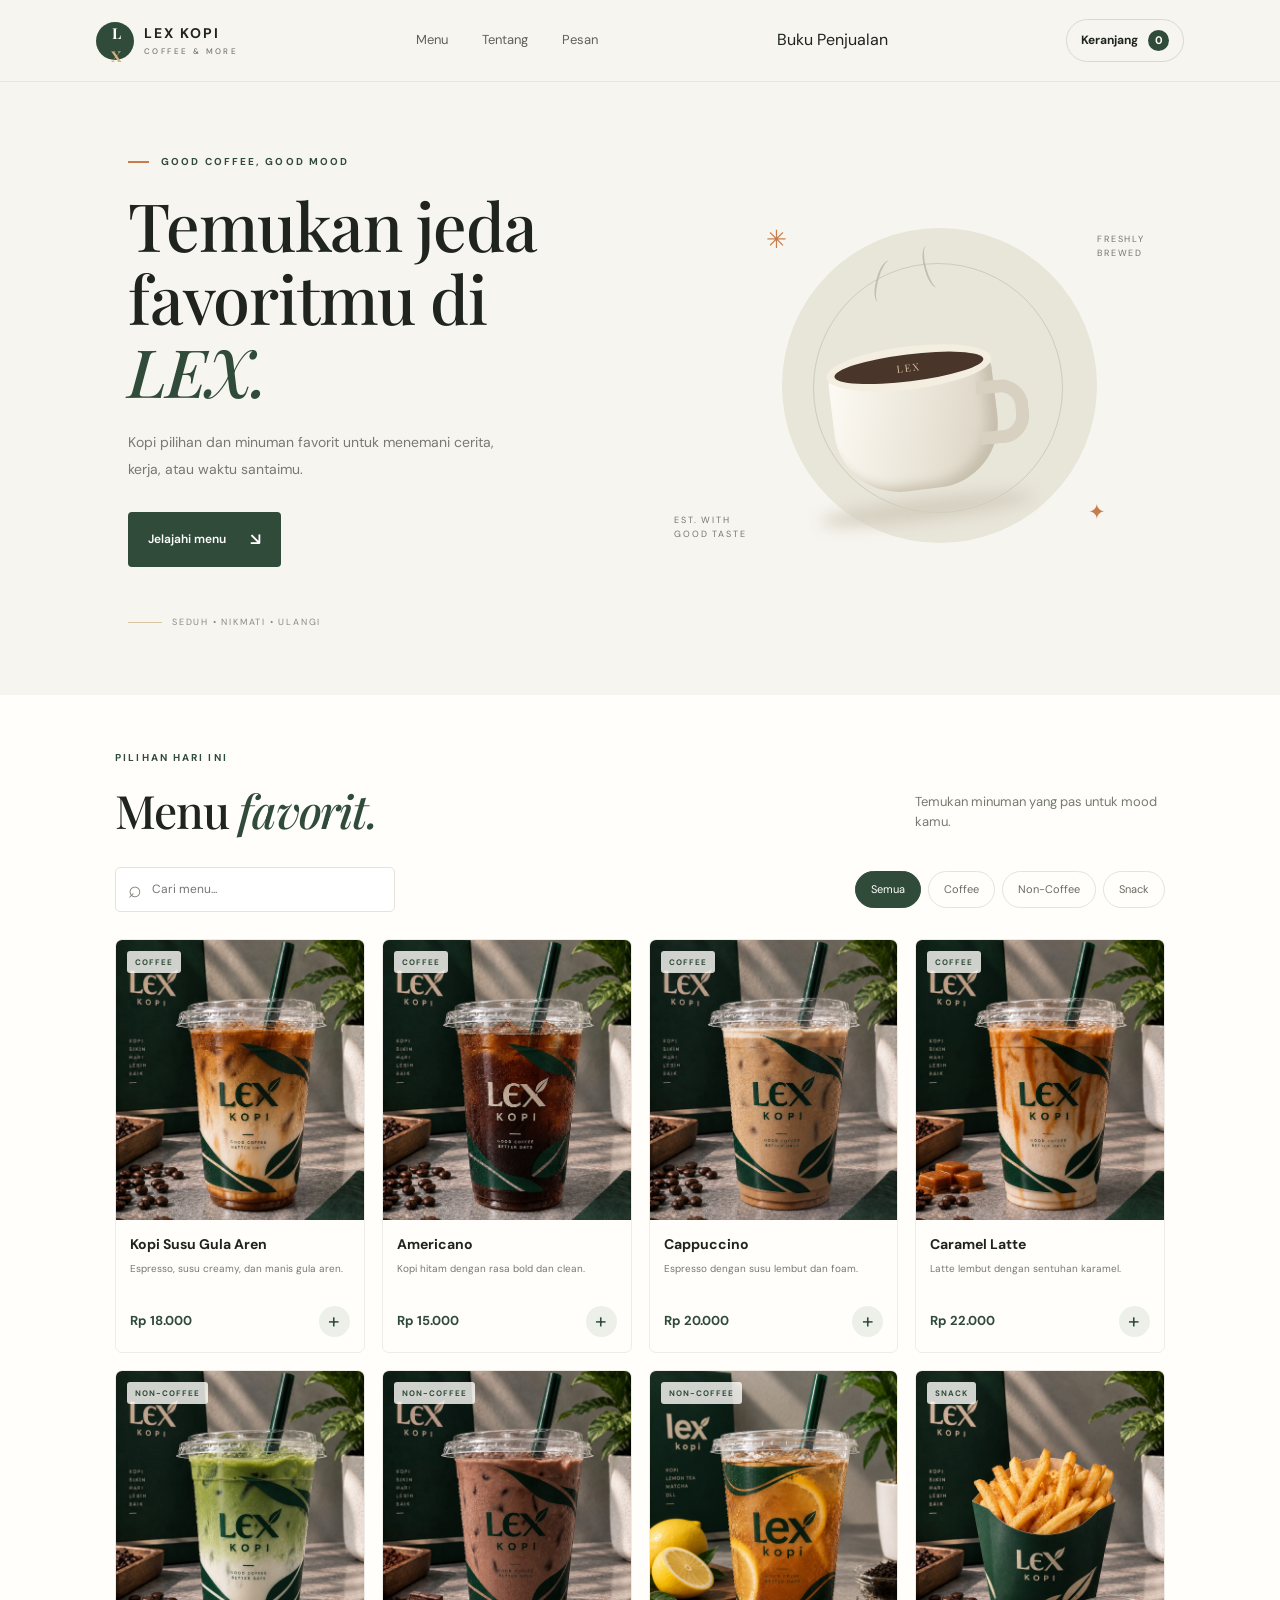
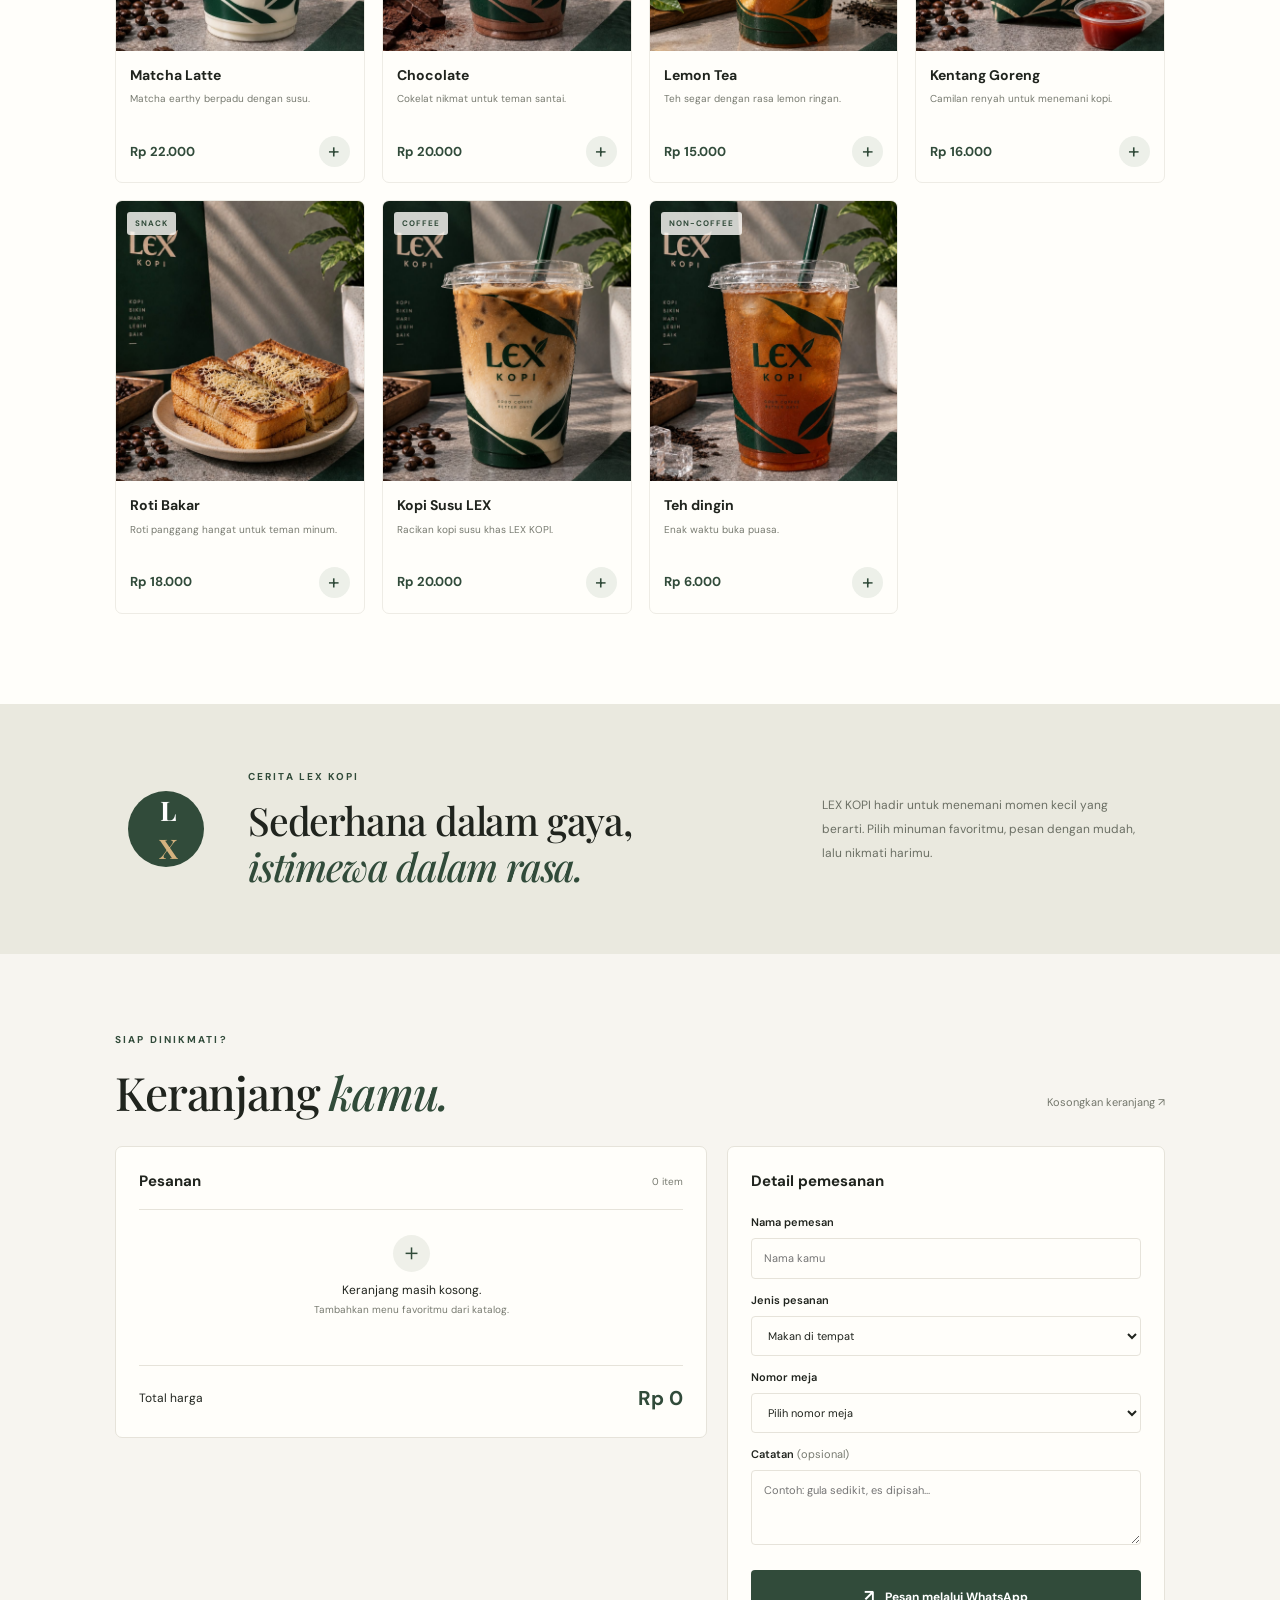
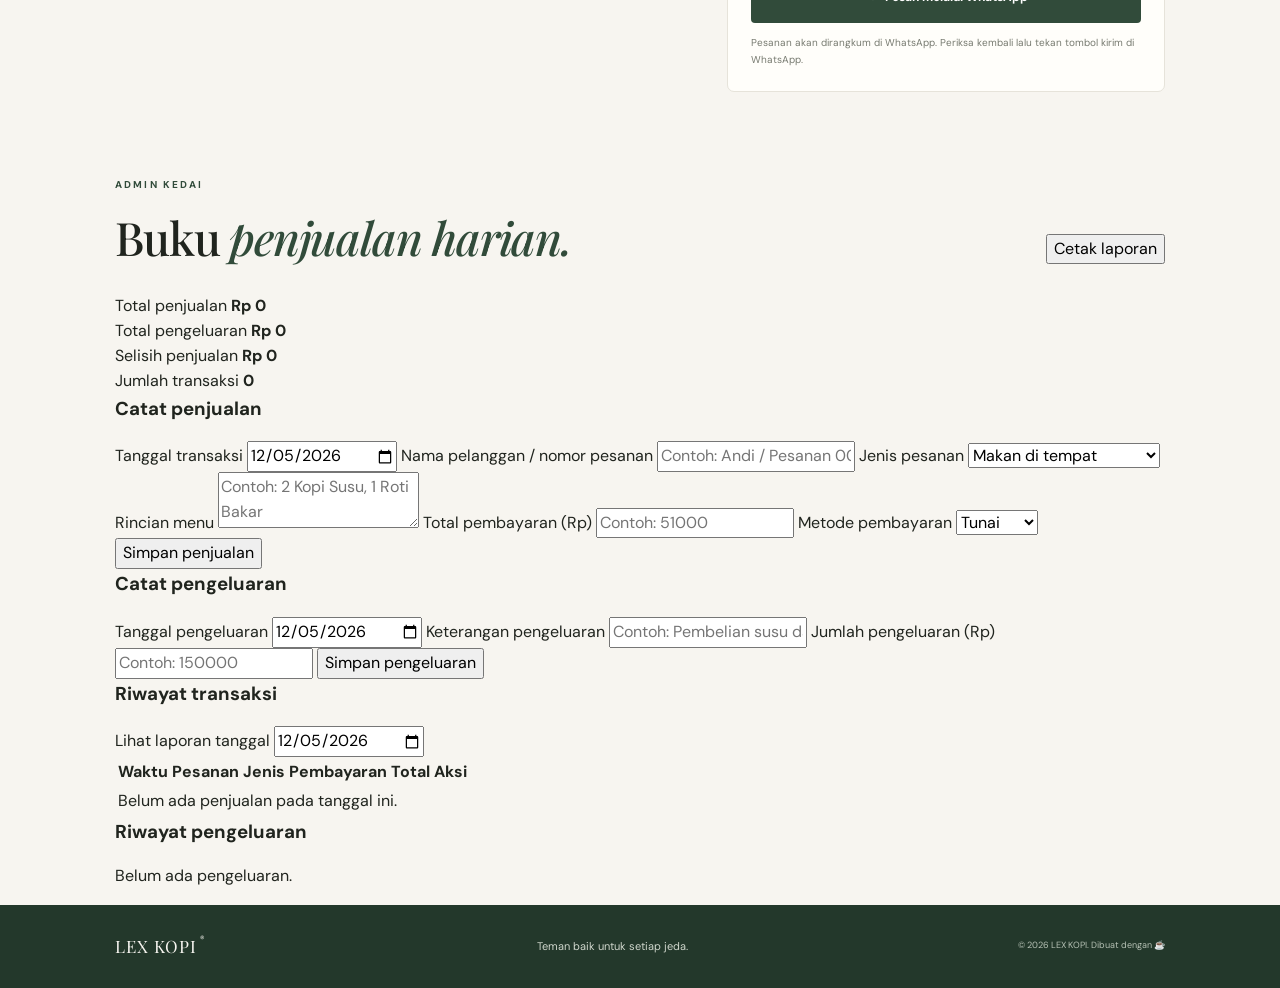
==== index.html @ b244b5e7 "Add sales.js script to index.html" ====
<!doctype html>
<html lang="id">
<head>
  <meta charset="utf-8">
  <meta name="viewport" content="width=device-width, initial-scale=1">
  <meta name="theme-color" content="#f7f5f0">
  <meta name="description" content="LEX KOPI — kopi favorit, suasana sederhana. Lihat menu dan pesan dengan mudah.">
  <title>LEX KOPI — Coffee & More</title>
  <link rel="stylesheet" href="style.css">
</head>
<body>
  <header class="site-header">
    <a class="brand" href="#" aria-label="LEX KOPI beranda">
      <span class="brand-mark">L<span>X</span></span>
      <span class="brand-name">LEX KOPI<small>COFFEE & MORE</small></span>
    </a>
    <nav aria-label="Navigasi utama">
      <a href="#menu">Menu</a>
      <a href="#tentang">Tentang</a>
      <a href="#pesan">Pesan</a>
    </nav>
    <a href="#laporan">Buku Penjualan</a>
    <a class="header-cart" href="#pesan" aria-label="Lihat keranjang">Keranjang <span id="header-cart-count">0</span></a>
  </header>

  <main>
    <section class="hero">
      <div class="hero-copy">
        <p class="eyebrow"><span></span> GOOD COFFEE, GOOD MOOD</p>
        <h1>Temukan jeda<br>favoritmu di <em>LEX.</em></h1>
        <p class="hero-description">Kopi pilihan dan minuman favorit untuk menemani cerita, kerja, atau waktu santaimu.</p>
        <a class="primary-button" href="#menu">Jelajahi menu <span aria-hidden="true">↘</span></a>
        <div class="hero-note"><span class="note-line"></span> SEDUH • NIKMATI • ULANGI</div>
      </div>
      <div class="hero-art" aria-label="Ilustrasi secangkir kopi">
        <div class="art-circle circle-one"></div><div class="art-circle circle-two"></div>
        <div class="steam steam-one"></div><div class="steam steam-two"></div>
        <div class="coffee-cup"><div class="coffee-top"><span>LEX</span></div><div class="cup-body"></div><div class="cup-handle"></div><div class="cup-shadow"></div></div>
        <div class="art-label label-top">FRESHLY<br>BREWED</div>
        <div class="art-label label-bottom">EST. WITH<br>GOOD TASTE</div>
        <span class="art-star star-one">✳</span><span class="art-star star-two">✦</span>
      </div>
    </section>

    <section class="menu-section section-wrap" id="menu">
      <div class="section-heading">
        <div><p class="eyebrow">PILIHAN HARI INI</p><h2>Menu <em>favorit.</em></h2></div>
        <p>Temukan minuman yang pas untuk mood kamu.</p>
      </div>
      <div class="menu-tools">
        <label class="search-box"><span aria-hidden="true">⌕</span><input id="search-input" type="search" placeholder="Cari menu..." aria-label="Cari menu"></label>
        <div class="filter-list" id="filter-list" aria-label="Filter kategori">
          <button class="filter-button active" data-category="Semua">Semua</button>
          <button class="filter-button" data-category="Coffee">Coffee</button>
          <button class="filter-button" data-category="Non-Coffee">Non-Coffee</button>
          <button class="filter-button" data-category="Snack">Snack</button>
        </div>
      </div>
      <div class="product-grid" id="product-grid" aria-live="polite"></div>
      <p class="empty-state" id="empty-state" hidden>Menu tidak ditemukan. Coba kata kunci atau kategori lain.</p>
    </section>

    <section class="about-section" id="tentang">
      <div class="about-symbol">L<span>X</span></div>
      <div><p class="eyebrow">CERITA LEX KOPI</p><h2>Sederhana dalam gaya,<br><em>istimewa dalam rasa.</em></h2></div>
      <p class="about-copy">LEX KOPI hadir untuk menemani momen kecil yang berarti. Pilih minuman favoritmu, pesan dengan mudah, lalu nikmati harimu.</p>
    </section>

    <section class="order-section section-wrap" id="pesan">
      <div class="section-heading order-heading">
        <div><p class="eyebrow">SIAP DINIKMATI?</p><h2>Keranjang <em>kamu.</em></h2></div>
        <button class="text-button" id="clear-cart">Kosongkan keranjang ↗</button>
      </div>
      <div class="order-layout">
        <div class="cart-panel">
          <div class="panel-title"><h3>Pesanan</h3><span id="cart-count-label">0 item</span></div>
          <div id="cart-items" class="cart-items"><div class="cart-empty"><span>＋</span><p>Keranjang masih kosong.</p><small>Tambahkan menu favoritmu dari katalog.</small></div></div>
          <div class="total-row"><span>Total harga</span><strong id="cart-total">Rp0</strong></div>
        </div>
        <form class="checkout-panel" id="checkout-form">
          <h3>Detail pemesanan</h3>
          <label for="customer-name">Nama pemesan</label>
          <input id="customer-name" name="customer-name" type="text" placeholder="Nama kamu" required maxlength="60">
         <label for="order-type">Jenis pesanan</label>
          <select id="order-type" name="order-type" required>
          <option value="Dine-in">Makan di tempat</option>
          <option value="Takeaway">Bungkus / Bawa Pulang</option>
        </select>

        <div id="table-number-group">
          <label for="table-number">Nomor meja</label>
          <select id="table-number" name="table-number">
            <option value="">Pilih nomor meja</option>
          </select>
        </div>
          <label for="order-notes">Catatan <span>(opsional)</span></label>
          <textarea id="order-notes" name="order-notes" rows="3" placeholder="Contoh: gula sedikit, es dipisah..."></textarea>
          <button class="whatsapp-button" type="submit"><span>↗</span> Pesan melalui WhatsApp</button>
          <p class="checkout-hint">Pesanan akan dirangkum di WhatsApp. Periksa kembali lalu tekan tombol kirim di WhatsApp.</p>
          <p class="config-warning" id="config-warning" hidden>Nomor WhatsApp belum diatur. Buka <code>script.js</code> dan ganti nomor contoh dengan nomor LEX KOPI.</p>
        </form>
      </div>
    </section>
  </main>
<section class="sales-section section-wrap" id="laporan">
  <div class="section-heading">
    <div>
      <p class="eyebrow">ADMIN KEDAI</p>
      <h2>Buku <em>penjualan harian.</em></h2>
    </div>
    <button type="button" onclick="window.print()">
      Cetak laporan
    </button>
  </div>

  <div class="sales-summary">
    <div class="sales-card">
      <span>Total penjualan</span>
      <strong id="sales-total">Rp0</strong>
    </div>
    <div class="sales-card">
      <span>Total pengeluaran</span>
      <strong id="expense-total">Rp0</strong>
    </div>
    <div class="sales-card">
      <span>Selisih penjualan</span>
      <strong id="sales-profit">Rp0</strong>
    </div>
    <div class="sales-card">
      <span>Jumlah transaksi</span>
      <strong id="sales-count">0</strong>
    </div>
  </div>

  <div class="sales-panel">
    <h3>Catat penjualan</h3>
    <form id="sales-form">
      <label for="sales-date">Tanggal transaksi</label>
      <input type="date" id="sales-date" required>

      <label for="sales-name">Nama pelanggan / nomor pesanan</label>
      <input id="sales-name" type="text"
        placeholder="Contoh: Andi / Pesanan 001" required>

      <label for="sales-type">Jenis pesanan</label>
      <select id="sales-type" required>
        <option value="Dine-in">Makan di tempat</option>
        <option value="Takeaway">Bungkus / Bawa pulang</option>
      </select>

      <label for="sales-description">Rincian menu</label>
      <textarea id="sales-description"
        placeholder="Contoh: 2 Kopi Susu, 1 Roti Bakar"
        required></textarea>

      <label for="sales-amount">Total pembayaran (Rp)</label>
      <input id="sales-amount" type="number"
        min="1" step="1" placeholder="Contoh: 51000" required>

      <label for="sales-payment">Metode pembayaran</label>
      <select id="sales-payment" required>
        <option value="Tunai">Tunai</option>
        <option value="QRIS">QRIS</option>
        <option value="Transfer">Transfer</option>
        <option value="Lainnya">Lainnya</option>
      </select>

      <button type="submit">Simpan penjualan</button>
    </form>
  </div>

  <div class="sales-panel">
    <h3>Catat pengeluaran</h3>
    <form id="expense-form">
      <label for="expense-date">Tanggal pengeluaran</label>
      <input type="date" id="expense-date" required>

      <label for="expense-description">Keterangan pengeluaran</label>
      <input id="expense-description" type="text"
        placeholder="Contoh: Pembelian susu dan gula" required>

      <label for="expense-amount">Jumlah pengeluaran (Rp)</label>
      <input id="expense-amount" type="number"
        min="1" step="1" placeholder="Contoh: 150000" required>

      <button type="submit">Simpan pengeluaran</button>
    </form>
  </div>

  <div class="sales-panel">
    <h3>Riwayat transaksi</h3>
    <label for="sales-filter-date">Lihat laporan tanggal</label>
    <input type="date" id="sales-filter-date">

    <div class="sales-table-wrap">
      <table class="sales-table">
        <thead>
          <tr>
            <th>Waktu</th>
            <th>Pesanan</th>
            <th>Jenis</th>
            <th>Pembayaran</th>
            <th>Total</th>
            <th>Aksi</th>
          </tr>
        </thead>
        <tbody id="sales-history"></tbody>
      </table>
    </div>

    <h3>Riwayat pengeluaran</h3>
    <div id="expense-history"></div>
  </div>
</section>
  <footer class="site-footer">
    <a class="footer-brand" href="#">LEX KOPI<span>®</span></a>
    <p>Teman baik untuk setiap jeda.</p>
    <small>© <span id="current-year"></span> LEX KOPI. Dibuat dengan ☕</small>
  </footer>
  <script src="script.js"></script>
  <script src="sales.js"></script>
</body>
</html>
---- style.css ----
@import url('https://fonts.googleapis.com/css2?family=DM+Sans:wght@400;500;600;700&family=Playfair+Display:ital,wght@0,500;0,600;0,700;1,500;1,600&display=swap');

:root{--paper:#f7f5f0;--white:#fffefa;--ink:#20241e;--muted:#777a70;--green:#314b3a;--green-dark:#23382b;--line:#e6e3da;--tan:#d9c4a0;--accent:#c77d4b;--shadow:0 12px 34px rgba(37,44,34,.07)}
*{box-sizing:border-box}
html{scroll-behavior:smooth;scroll-padding-top:90px}
body{margin:0;background:var(--paper);color:var(--ink);font-family:'DM Sans',Arial,sans-serif;line-height:1.55}
a{color:inherit;text-decoration:none}
button,input,select,textarea{font:inherit}
button{cursor:pointer}
.site-header{height:82px;display:flex;align-items:center;justify-content:space-between;padding:0 7.5%;background:rgba(247,245,240,.94);border-bottom:1px solid rgba(32,36,30,.07);position:sticky;top:0;z-index:10;backdrop-filter:blur(12px)}
.brand{display:flex;align-items:center;gap:10px}
.brand-mark{width:38px;height:38px;display:grid;place-items:center;background:var(--green);color:#fffefa;border-radius:50%;font-family:'Playfair Display',serif;font-weight:700;font-size:15px;letter-spacing:-2px}
.brand-mark span,.about-symbol span{color:#d5b27e}
.brand-name{font-weight:700;font-size:14px;letter-spacing:2px;line-height:1.2}
.brand-name small{display:block;font-size:8px;font-weight:500;letter-spacing:2.4px;color:var(--muted);margin-top:5px}
.site-header nav{display:flex;gap:34px;font-size:13px;color:#5e6258}
.site-header nav a:hover,.text-button:hover{color:var(--accent)}
.header-cart{font-size:12px;font-weight:700;border:1px solid #d8d8cd;border-radius:30px;padding:10px 14px}
.header-cart span{display:inline-grid;place-items:center;min-width:21px;height:21px;margin-left:7px;background:var(--green);color:white;border-radius:50%;font-size:11px}
.hero{min-height:570px;padding:72px 9% 65px 10%;display:grid;grid-template-columns:1fr 1fr;align-items:center;gap:35px;overflow:hidden}
.hero-copy{max-width:500px;position:relative;z-index:1}
.eyebrow{font-size:10px;font-weight:700;letter-spacing:2.1px;color:var(--green);margin:0 0 18px}
.eyebrow span{display:inline-block;width:21px;height:2px;background:var(--accent);vertical-align:middle;margin-right:8px}
h1,h2,h3,p{margin-top:0}
h1,h2{font-family:'Playfair Display',Georgia,serif;font-weight:500;letter-spacing:-1.2px}
h1{font-size:clamp(43px,5.2vw,70px);line-height:1.1;margin-bottom:22px}
h1 em,h2 em{font-weight:500;color:var(--green)}
.hero-description{max-width:390px;color:var(--muted);font-size:14px;line-height:1.9;margin-bottom:30px}
.primary-button{display:inline-flex;align-items:center;gap:24px;background:var(--green);color:white;border-radius:4px;padding:14px 20px;font-size:12px;font-weight:600;transition:background .2s,transform .2s}
.primary-button:hover,.whatsapp-button:hover{background:var(--green-dark);transform:translateY(-1px)}
.primary-button span{font-size:17px}
.hero-note{display:flex;align-items:center;gap:10px;font-size:9px;letter-spacing:1.8px;color:#888b80;margin-top:49px}
.note-line{height:1px;width:34px;background:var(--tan)}
.hero-art{height:390px;max-width:480px;width:100%;justify-self:center;position:relative;display:grid;place-items:center}
.art-circle{position:absolute;border-radius:50%}
.circle-one{width:315px;height:315px;background:#e8e5d9;right:12%;top:8%}
.circle-two{width:250px;height:250px;border:1px solid #cfcbbd;right:19%;top:17%}
.coffee-cup{position:relative;width:190px;height:205px;z-index:2;transform:rotate(-7deg);margin-top:35px}
.cup-body{position:absolute;left:13px;top:57px;width:164px;height:126px;background:linear-gradient(105deg,#fdfbf5 0%,#e9e3d6 58%,#d7cfbf 100%);border-radius:13px 13px 65px 65px;box-shadow:inset -10px -5px 12px #c7bfae}
.coffee-top{position:absolute;z-index:3;left:12px;top:39px;width:166px;height:43px;border-radius:50%;background:#493529;border:8px solid #f4eee1;display:grid;place-items:center;color:#d9c4a0;font-family:'Playfair Display',serif;font-size:10px;letter-spacing:2px}
.cup-handle{position:absolute;right:-19px;top:83px;width:51px;height:64px;border:13px solid #d8d0c1;border-left:0;border-radius:0 28px 28px 0;transform:rotate(2deg)}
.cup-shadow{position:absolute;bottom:-8px;left:-12px;width:215px;height:20px;background:#d3cdbd;border-radius:50%;filter:blur(8px);z-index:-1}
.steam{position:absolute;z-index:4;width:16px;height:43px;border-left:2px solid #b8b5a9;border-radius:50%;top:63px;opacity:.8}
.steam-one{left:42%;transform:rotate(15deg)}.steam-two{left:52%;top:48px;transform:rotate(-15deg)}
.art-label{position:absolute;font-size:9px;letter-spacing:1.8px;line-height:1.6;color:#70786b}
.label-top{right:2%;top:35px}.label-bottom{left:0;bottom:45px}
.art-star{position:absolute;color:var(--accent)}.star-one{top:24px;left:19%;font-size:25px}.star-two{bottom:58px;right:10%;font-size:21px}
.section-wrap{padding-left:9%;padding-right:9%}
.menu-section{padding-top:55px;padding-bottom:90px;background:var(--white)}
.section-heading{display:flex;align-items:end;justify-content:space-between;gap:25px;margin-bottom:30px}
.section-heading h2,.about-section h2{font-size:clamp(32px,4vw,46px);line-height:1.18;margin-bottom:0}
.section-heading>p{font-size:13px;color:var(--muted);max-width:250px;margin-bottom:5px}
.menu-tools{display:flex;justify-content:space-between;align-items:center;gap:20px;margin-bottom:27px}
.search-box{width:min(280px,100%);display:flex;align-items:center;gap:10px;border:1px solid var(--line);background:white;border-radius:5px;padding:0 12px;color:#818579}
.search-box>span{font-size:23px}
.search-box input{border:0;outline:0;background:transparent;width:100%;padding:12px 0;font-size:12px;color:var(--ink)}
.filter-list{display:flex;flex-wrap:wrap;gap:7px}
.filter-button{border:1px solid var(--line);border-radius:30px;background:transparent;color:#686c61;padding:9px 15px;font-size:11px;transition:all .2s}
.filter-button:hover,.filter-button.active{background:var(--green);border-color:var(--green);color:white}
.product-grid{display:grid;grid-template-columns:repeat(4,minmax(0,1fr));gap:17px}
.product-card{border:1px solid #eeece5;background:var(--white);border-radius:7px;overflow:hidden;transition:transform .2s,box-shadow .2s}
.product-card:hover{transform:translateY(-4px);box-shadow:var(--shadow)}
.product-visual {
    width: 100%;
    height: 280px;
    position: relative;
    overflow: hidden;
    background: var(--visual-bg, #eece3);
    border-radius: o;
}

.product-visual img {
    width: 100%;
    height: 100%;
    object-fit: cover;
    object-position: center;
    display: block;
}
.drink-art{width:94px;height:112px;position:relative;filter:drop-shadow(0 9px 7px rgba(34,34,24,.13))}
.drink-cup{position:absolute;left:16px;top:25px;width:62px;height:78px;border-radius:7px 7px 23px 23px;background:var(--drink,#9a694a);border:4px solid rgba(255,255,255,.72);overflow:hidden}
.drink-cup:before{content:"";position:absolute;top:0;left:0;right:0;height:12px;background:rgba(255,255,255,.5);border-bottom:2px solid rgba(80,60,40,.12)}
.drink-cup:after{content:"LEX";position:absolute;left:0;right:0;top:35px;text-align:center;color:rgba(255,255,255,.9);font-family:'Playfair Display',serif;font-size:10px;letter-spacing:1px}
.drink-lid{position:absolute;z-index:2;left:12px;top:20px;width:70px;height:12px;border-radius:50%;background:#f8f6ee;border:2px solid rgba(70,70,60,.13)}
.drink-straw{position:absolute;z-index:3;width:5px;height:36px;background:var(--straw,#efe7d5);top:-7px;left:59px;transform:rotate(8deg);border-radius:3px}
.drink-shadow{position:absolute;bottom:0;left:0;width:100%;height:12px;background:rgba(51,47,36,.09);filter:blur(5px);border-radius:50%}
.product-category{position:absolute;top:11px;left:11px;border-radius:3px;background:rgba(255,254,250,.8);padding:5px 8px;font-size:8px;letter-spacing:1px;color:var(--green);font-weight:700}
.product-info{padding:14px 14px 15px}
.product-info h3{font-size:14px;margin-bottom:5px;font-weight:700}
.product-info p{font-size:10px;line-height:1.6;color:var(--muted);min-height:32px;margin-bottom:13px}
.product-bottom{display:flex;align-items:center;justify-content:space-between;gap:8px}
.product-price{font-size:13px;font-weight:700;color:var(--green)}
.add-button{width:31px;height:31px;border:0;border-radius:50%;background:#edf0e9;color:var(--green);font-size:21px;line-height:1;transition:all .2s}
.add-button:hover{background:var(--green);color:white}
.empty-state{text-align:center;color:var(--muted);padding:45px 10px}
.about-section{padding:65px 10%;display:grid;grid-template-columns:90px 1fr 1fr;align-items:center;gap:30px;background:#eae9df}
.about-symbol{width:76px;height:76px;border-radius:50%;display:grid;place-items:center;background:var(--green);color:#fff;font:700 27px 'Playfair Display',serif;letter-spacing:-4px}
.about-section .eyebrow{margin-bottom:12px}
.about-section h2{font-size:clamp(27px,3.3vw,39px)}
.about-copy{font-size:12px;line-height:2;color:#6b6f64;max-width:330px;margin:0;justify-self:end}
.order-section{padding-top:78px;padding-bottom:85px}
.order-heading{margin-bottom:27px}
.text-button{border:0;background:transparent;color:#74776c;font-size:11px;padding:8px 0}
.order-layout{display:grid;grid-template-columns:1.15fr .85fr;gap:20px;align-items:start}
.cart-panel,.checkout-panel{background:var(--white);border:1px solid var(--line);border-radius:7px;padding:23px}
.panel-title{display:flex;justify-content:space-between;align-items:center;border-bottom:1px solid var(--line);padding-bottom:15px}
.panel-title h3,.checkout-panel h3{font-size:15px;margin:0}
.panel-title span{font-size:10px;color:var(--muted)}
.cart-items{min-height:155px}
.cart-empty{display:flex;flex-direction:column;align-items:center;justify-content:center;text-align:center;padding:25px 5px;color:var(--muted)}
.cart-empty>span{display:grid;place-items:center;width:37px;height:37px;background:#eff0e9;border-radius:50%;font-size:23px;color:var(--green);margin-bottom:9px}
.cart-empty p{font-size:12px;margin-bottom:3px;color:var(--ink)}
.cart-empty small{font-size:10px}
.cart-row{display:grid;grid-template-columns:1fr auto;gap:10px;padding:14px 0;border-bottom:1px solid #eeece5}
.cart-row-name{font-size:12px;font-weight:700;margin-bottom:4px}
.cart-row-price{font-size:11px;color:var(--muted)}
.quantity-control{display:flex;align-items:center;gap:10px;align-self:center}
.quantity-control button{width:25px;height:25px;border:1px solid var(--line);background:white;border-radius:50%;color:var(--green);font-size:15px}
.quantity-control span{font-size:11px;min-width:9px;text-align:center}
.total-row{border-top:1px solid var(--line);padding-top:17px;display:flex;justify-content:space-between;align-items:center;font-size:12px}
.total-row strong{font-size:20px;color:var(--green)}
.checkout-panel h3{margin-bottom:20px}
.checkout-panel label{display:block;font-size:11px;font-weight:600;margin:13px 0 7px}
.checkout-panel label span{font-weight:400;color:var(--muted)}
.checkout-panel input,.checkout-panel select,.checkout-panel textarea{width:100%;border:1px solid var(--line);border-radius:4px;background:#fffefa;padding:11px 12px;font-size:11px;outline:none;color:var(--ink)}
.checkout-panel input:focus,.checkout-panel select:focus,.checkout-panel textarea:focus{border-color:#8b9a87}
.checkout-panel textarea{resize:vertical}
.whatsapp-button{width:100%;border:0;border-radius:4px;background:var(--green);color:white;padding:14px 12px;font-size:12px;font-weight:700;margin-top:17px;transition:all .2s}
.whatsapp-button span{margin-right:8px;font-size:16px}
.checkout-hint{font-size:10px;color:var(--muted);line-height:1.7;margin:11px 0 0}
.config-warning{font-size:10px;line-height:1.6;color:#92562d;background:#fbefe3;padding:10px;border-radius:4px;margin:12px 0 0}
.site-footer{padding:28px 9%;display:flex;align-items:center;justify-content:space-between;gap:15px;background:var(--green-dark);color:#f7f5f0}
.footer-brand{font-family:'Playfair Display',serif;font-size:17px;letter-spacing:1px}.footer-brand span{font:9px 'DM Sans',sans-serif;vertical-align:top;margin-left:3px}
.site-footer p{margin:0;color:#d0d7cd;font-size:11px}.site-footer small{font-size:9px;color:#b6c1b5}
@media(max-width:900px){.site-header{padding:0 5%}.hero{padding-left:6%;padding-right:6%;min-height:500px}.hero-art{transform:scale(.88)}.section-wrap{padding-left:6%;padding-right:6%}.product-grid{grid-template-columns:repeat(2,minmax(0,1fr))}.product-visual{height:190px}.about-section{padding-left:6%;padding-right:6%;grid-template-columns:70px 1fr;gap:22px}.about-symbol{width:65px;height:65px}.about-copy{grid-column:2;justify-self:start}.order-layout{grid-template-columns:1fr 1fr}}
@media(max-width:620px){.site-header{height:70px;padding:0 5%}.site-header nav{gap:13px;font-size:11px}.site-header nav a:nth-child(2){display:none}.brand-mark{width:33px;height:33px}.brand-name{font-size:12px}.brand-name small{font-size:7px}.header-cart{font-size:0;padding:6px}.header-cart span{font-size:10px;margin:0}.hero{grid-template-columns:1fr;padding:56px 7% 35px;gap:0}.hero-copy{max-width:none}.hero-description{font-size:13px}.hero-note{margin-top:30px}.hero-art{height:285px;max-width:360px;transform:none;margin-top:10px}.circle-one{width:235px;height:235px;right:15%;top:5%}.circle-two{width:190px;height:190px;right:21%;top:13%}.coffee-cup{transform:scale(.78) rotate(-7deg);margin-top:20px}.steam-one{top:25px}.steam-two{top:10px}.label-top{right:0;top:28px}.label-bottom{left:0;bottom:25px}.section-wrap{padding-left:6%;padding-right:6%}.menu-section{padding-top:45px;padding-bottom:60px}.section-heading{align-items:start;flex-direction:column;gap:12px}.section-heading>p{margin:0}.menu-tools{align-items:stretch;flex-direction:column}.search-box{width:100%}.filter-list{gap:6px}.filter-button{padding:8px 12px}.product-grid{gap:10px}.product-visual{height:145px}.product-info{padding:11px}.product-info h3{font-size:12px}.product-info p{font-size:10px;min-height:45px}.product-price{font-size:12px}.about-section{padding:43px 7%;grid-template-columns:53px 1fr;gap:16px}.about-symbol{width:52px;height:52px;font-size:21px}.about-section h2{font-size:27px}.about-copy{grid-column:1/-1;font-size:12px;margin-top:3px}.order-section{padding-top:55px;padding-bottom:60px}.order-heading{flex-direction:row;align-items:center}.order-heading h2{font-size:31px}.text-button{max-width:100px;text-align:right;line-height:1.5}.order-layout{grid-template-columns:1fr;gap:14px}.cart-panel,.checkout-panel{padding:18px}.site-footer{padding:25px 6%;flex-wrap:wrap}.site-footer p{order:3;flex-basis:100%}.site-footer small{font-size:8px}}
@media(prefers-reduced-motion:reduce){html{scroll-behavior:auto}*,*:before,*:after{transition:none!important}}
@media (max-width: 900px) {
    .product-visual {
        height: 230px;
    }
}

@media (max-width: 620px) {
    .product-visual {
        height: 190px;
    }
}
#table-number-group[hidden] {
  display: none !important;
}

#table-number-group {
  margin-top: 13px;
}

#table-number-group label {
  display: block;
  font-size: 11px;
  font-weight: 600;
  margin: 13px 0 7px;
}

#table-number {
  width: 100%;
  border: 1px solid var(--line);
  border-radius: 4px;
  background: var(--white);
  padding: 11px 12px;
  font: inherit;
    .sales-section {
  padding-top: 60px;
  padding-bottom: 70px;
  background: var(--white);
}

.sales-summary {
  display: grid;
  grid-template-columns: repeat(4, minmax(0, 1fr));
  gap: 12px;
  margin-bottom: 24px;
}

.sales-card,
.sales-panel {
  background: var(--white);
  border: 1px solid var(--line);
  border-radius: 8px;
  padding: 18px;
}

.sales-card span {
  display: block;
  color: var(--muted);
  font-size: 12px;
  margin-bottom: 8px;
}

.sales-card strong {
  color: var(--green);
  font-size: 20px;
  overflow-wrap: anywhere;
}

.sales-panel {
  margin-bottom: 18px;
  overflow: hidden;
}

.sales-panel h3 {
  font-size: 16px;
  margin-bottom: 18px;
}

.sales-panel label {
  display: block;
  font-size: 12px;
  font-weight: 600;
  margin: 12px 0 6px;
}

.sales-panel input,
.sales-panel select,
.sales-panel textarea {
  width: 100%;
  min-width: 0;
  padding: 11px;
  border: 1px solid var(--line);
  border-radius: 5px;
  background: var(--white);
  color: var(--ink);
  font: inherit;
  font-size: 13px;
}

.sales-panel button {
  margin-top: 14px;
  padding: 12px 16px;
  border: 0;
  border-radius: 5px;
  background: var(--green);
  color: white;
  font-weight: 600;
}

.sales-table-wrap {
  width: 100%;
  overflow-x: auto;
}

.sales-table {
  width: 100%;
  border-collapse: collapse;
  font-size: 12px;
}

.sales-table th,
.sales-table td {
  padding: 12px 10px;
  border-bottom: 1px solid var(--line);
  text-align: left;
  white-space: nowrap;
}

.sales-table th {
  background: var(--paper);
}

.expense-row {
  display: flex;
  justify-content: space-between;
  gap: 12px;
  padding: 12px 0;
  border-bottom: 1px solid var(--line);
  font-size: 12px;
}

@media (max-width: 700px) {
  .sales-summary {
    grid-template-columns: repeat(2, minmax(0, 1fr));
  }

  .sales-card {
    padding: 13px;
  }

  .sales-card strong {
    font-size: 17px;
  }
}

@media print {
  .site-header,
  .site-footer,
  .hero,
  .menu-section,
  .about-section,
  .order-section,
  .sales-panel form,
  #sales-filter-date,
  .sales-panel button {
    display: none !important;
  }

  .sales-section {
    display: block;
    padding: 0;
  }

  .sales-panel,
  .sales-card {
    break-inside: avoid;
  }

  .sales-summary {
    grid-template-columns: repeat(2, 1fr);
  }
}
  font-size: 11px;
  color: var(--ink);
}
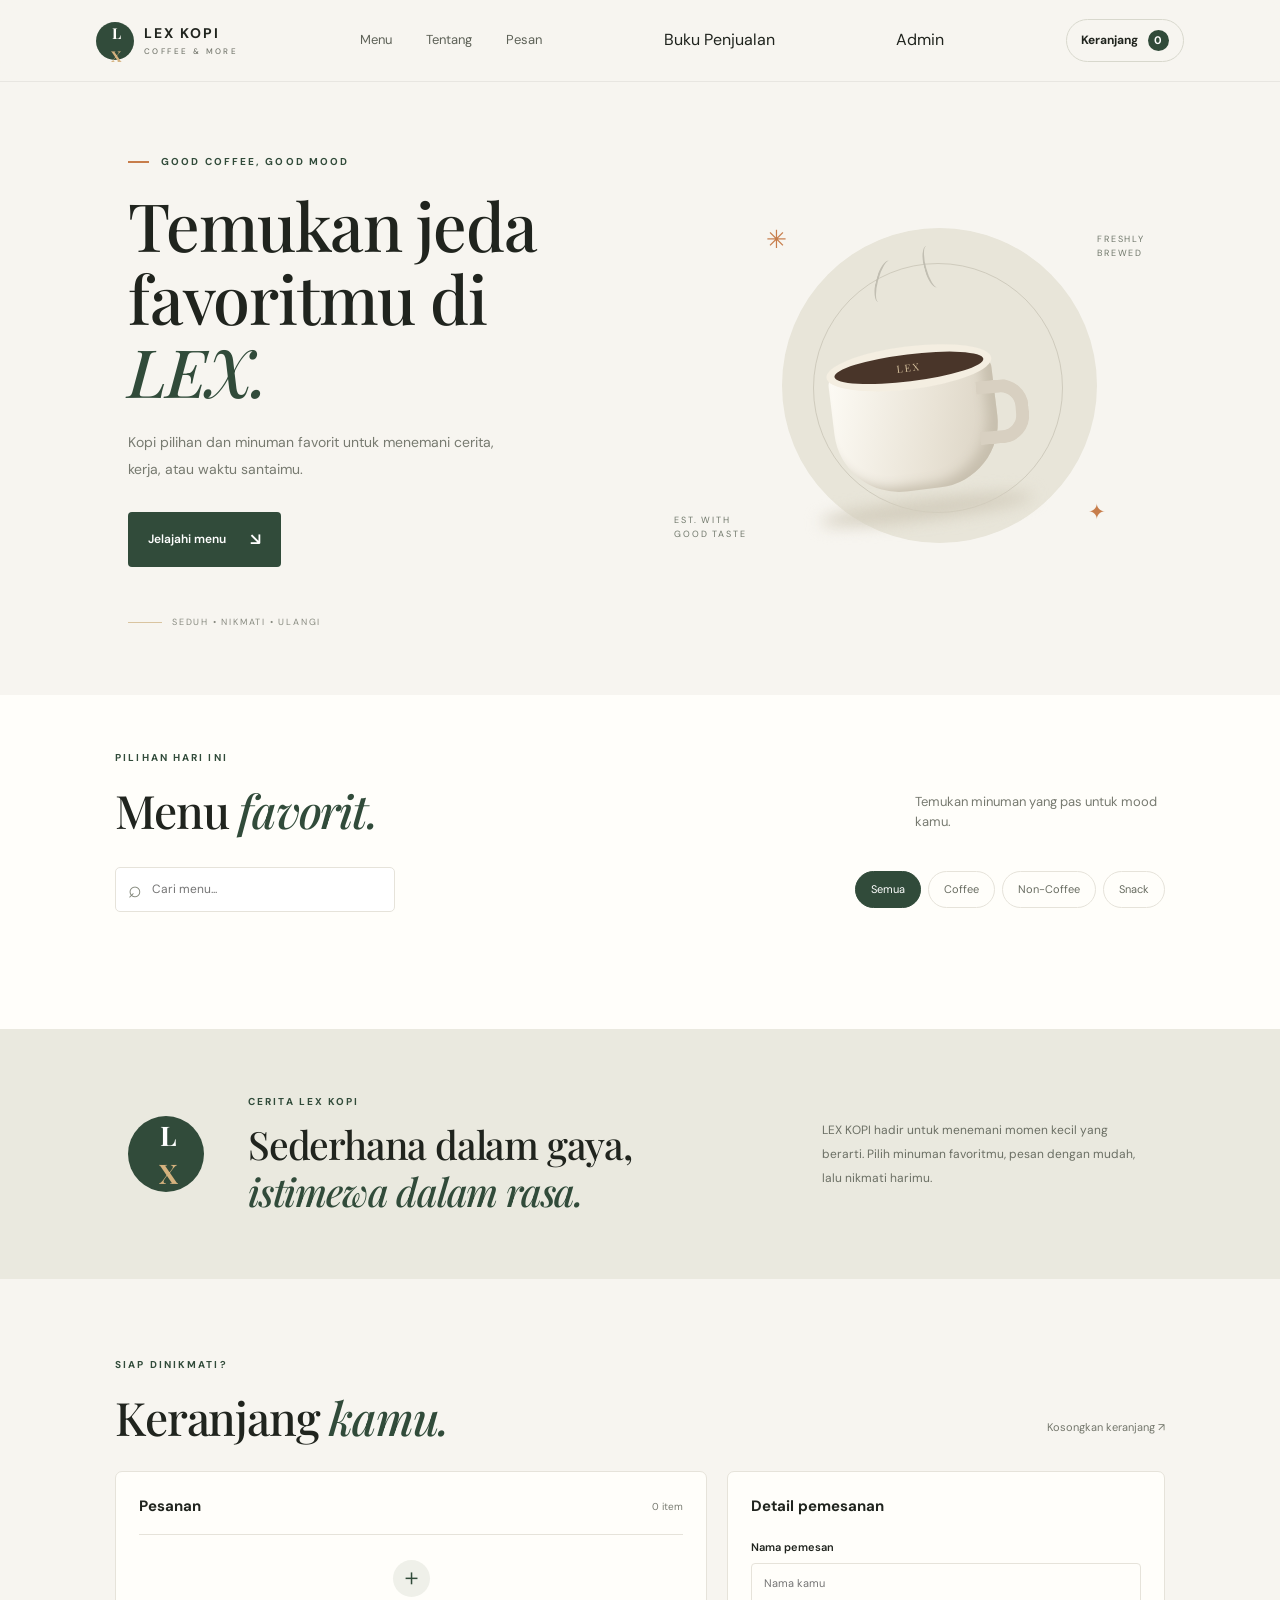
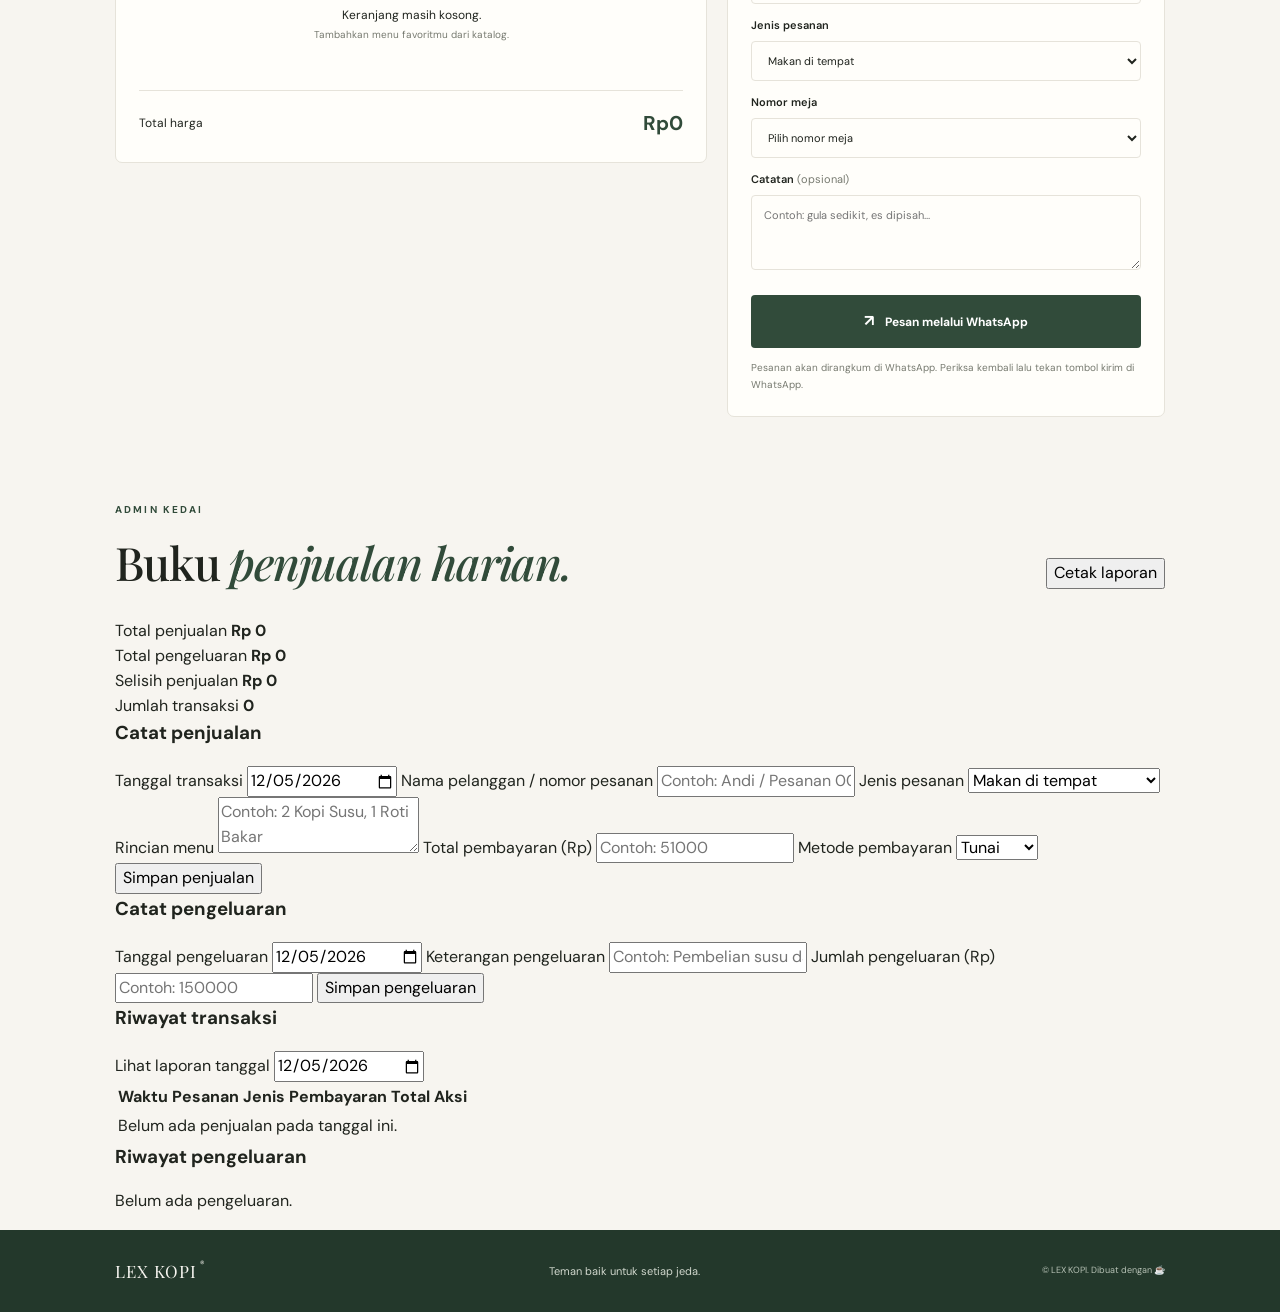
==== commit 690e5cda: "Update index.html" ====
--- a/index.html
+++ b/index.html
@@ -20,6 +20,7 @@
       <a href="#pesan">Pesan</a>
     </nav>
     <a href="#laporan">Buku Penjualan</a>
+    <a href="admin.html">Admin</a>
     <a class="header-cart" href="#pesan" aria-label="Lihat keranjang">Keranjang <span id="header-cart-count">0</span></a>
   </header>
 
@@ -217,7 +218,7 @@
     <p>Teman baik untuk setiap jeda.</p>
     <small>© <span id="current-year"></span> LEX KOPI. Dibuat dengan ☕</small>
   </footer>
-  <script src="script.js"></script>
-  <script src="sales.js"></script>
+ <script type="module" src="script.js"></script>
+<script src="sales.js"></script>
 </body>
 </html>
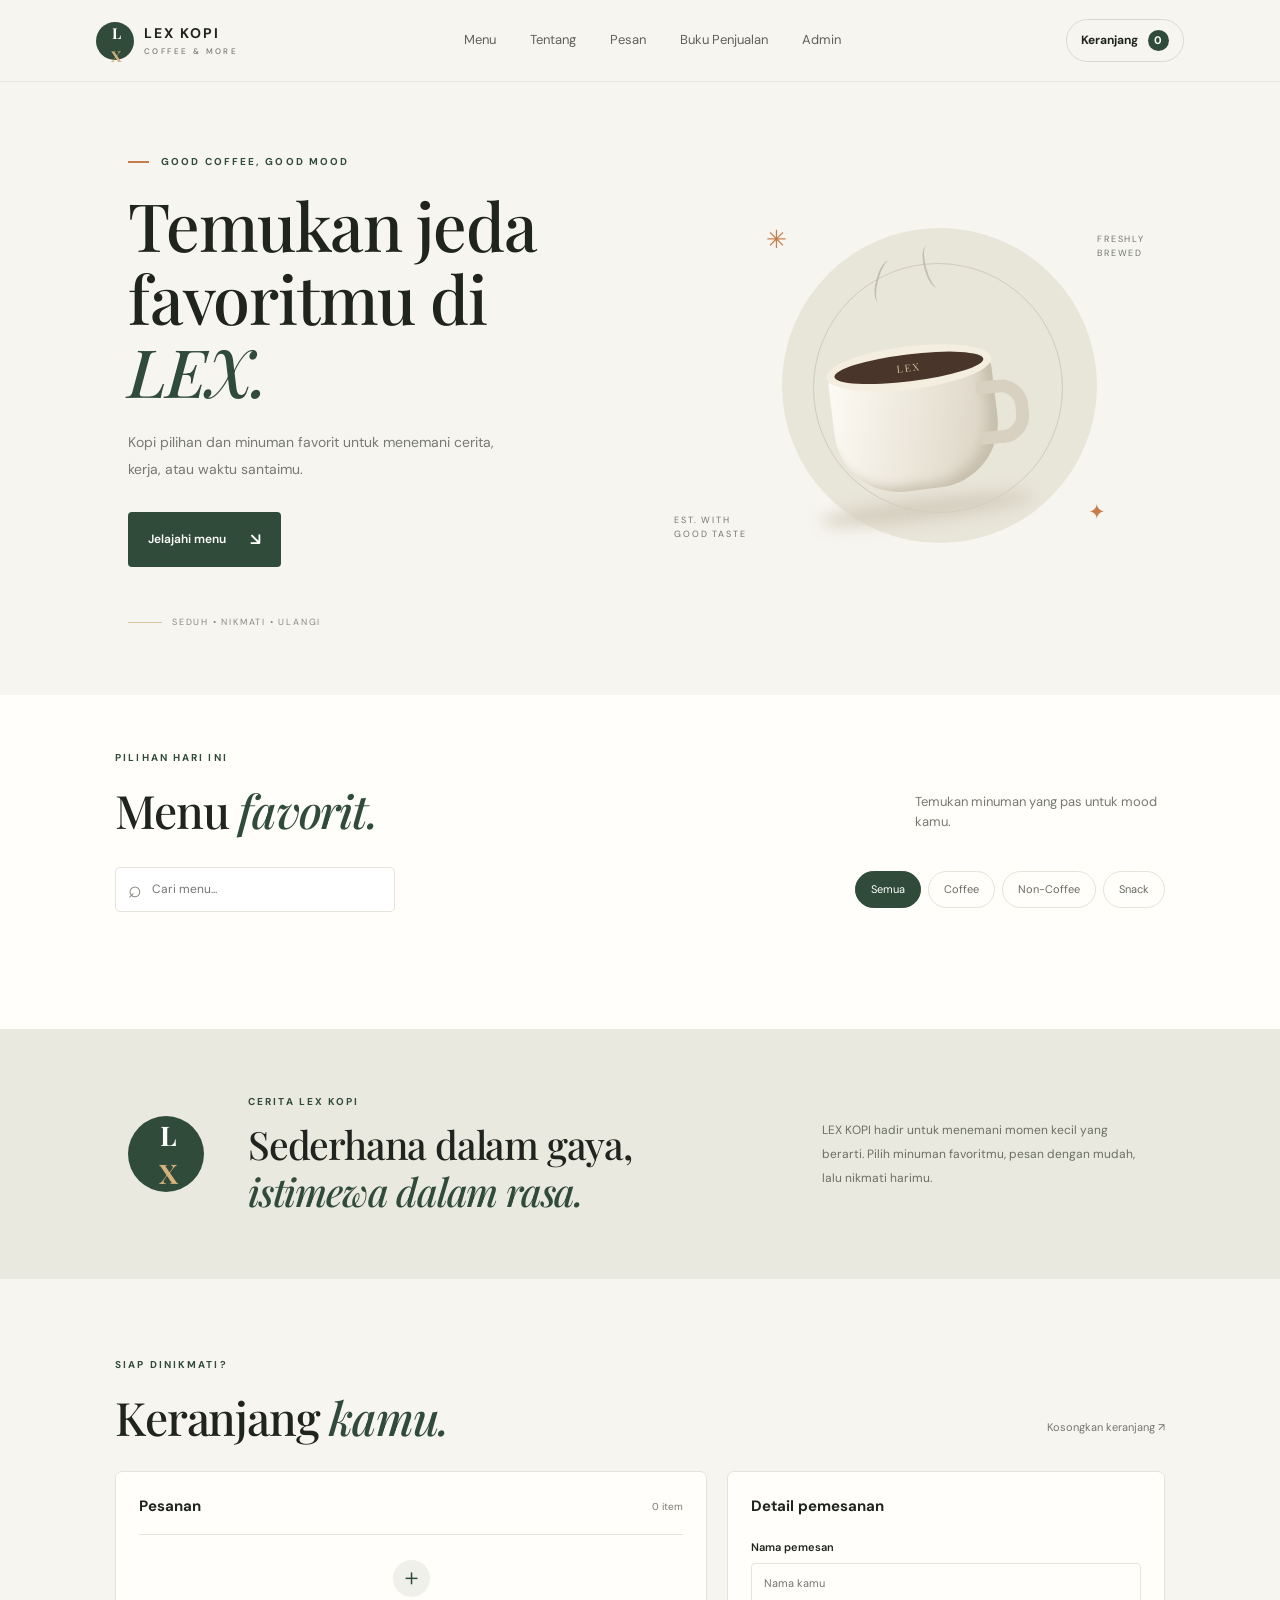
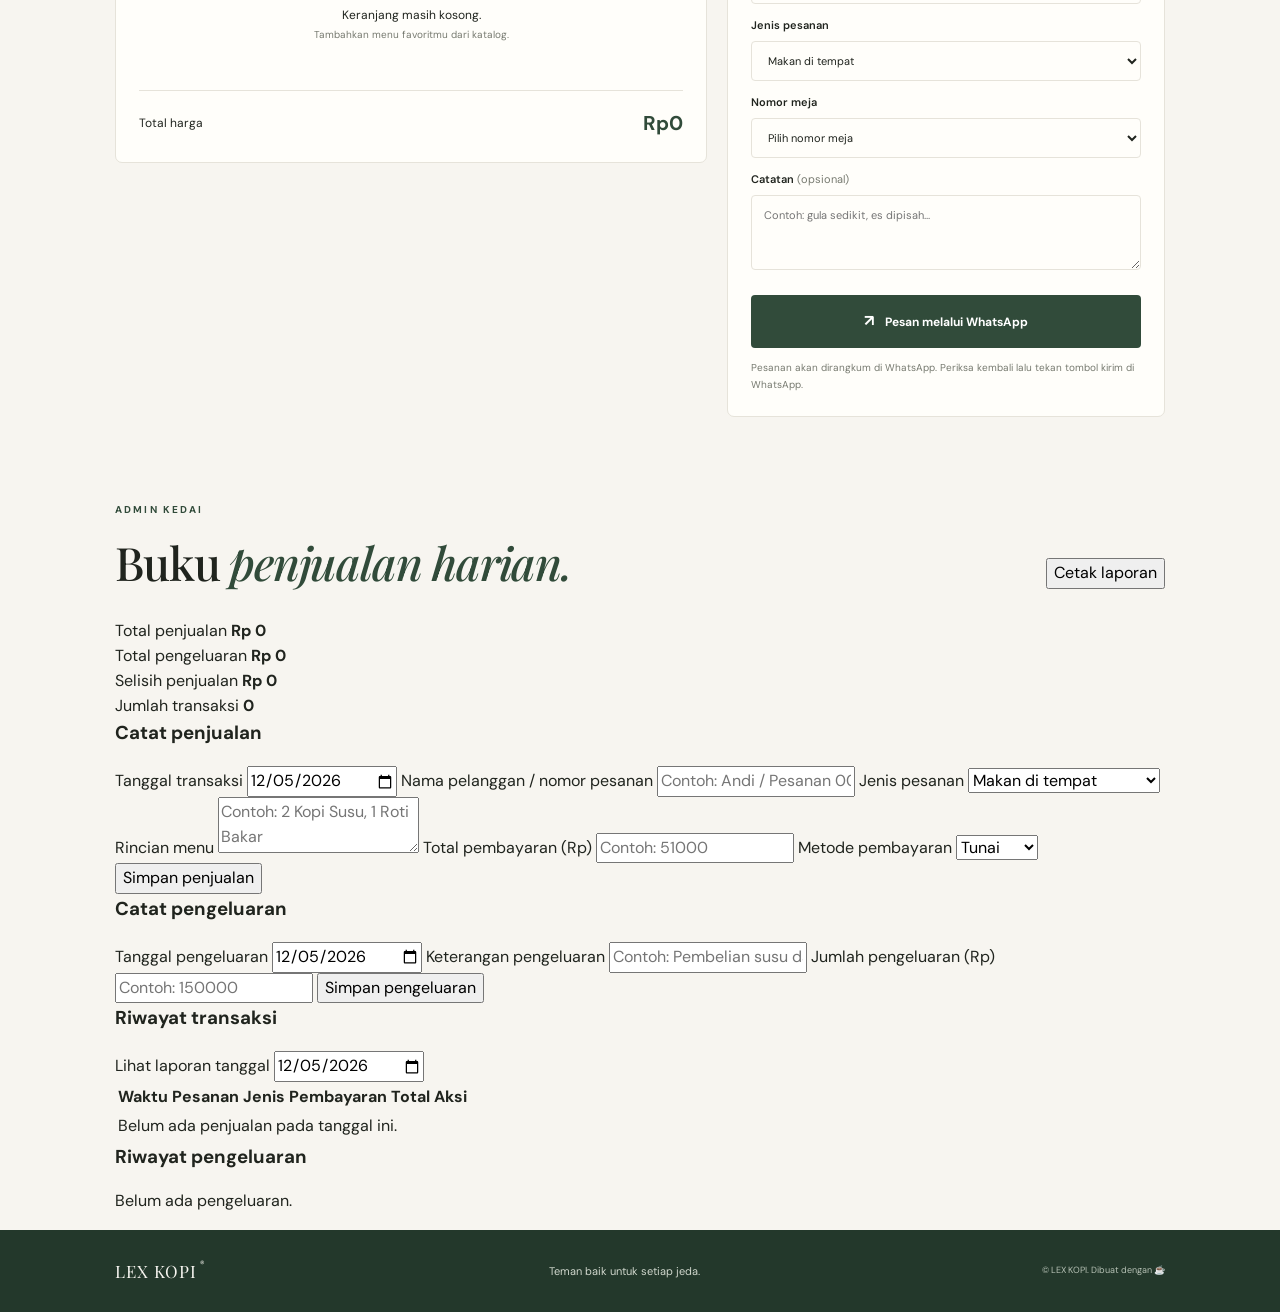
==== commit c900d181: "Update index.html" ====
--- a/index.html
+++ b/index.html
@@ -14,13 +14,13 @@
       <span class="brand-mark">L<span>X</span></span>
       <span class="brand-name">LEX KOPI<small>COFFEE & MORE</small></span>
     </a>
-    <nav aria-label="Navigasi utama">
-      <a href="#menu">Menu</a>
-      <a href="#tentang">Tentang</a>
-      <a href="#pesan">Pesan</a>
-    </nav>
-    <a href="#laporan">Buku Penjualan</a>
-    <a href="admin.html">Admin</a>
+  <nav aria-label="Navigasi utama">
+  <a href="#menu">Menu</a>
+  <a href="#tentang">Tentang</a>
+  <a href="#pesan">Pesan</a>
+  <a href="#laporan">Buku Penjualan</a>
+  <a href="admin.html">Admin</a>
+</nav>
     <a class="header-cart" href="#pesan" aria-label="Lihat keranjang">Keranjang <span id="header-cart-count">0</span></a>
   </header>
 
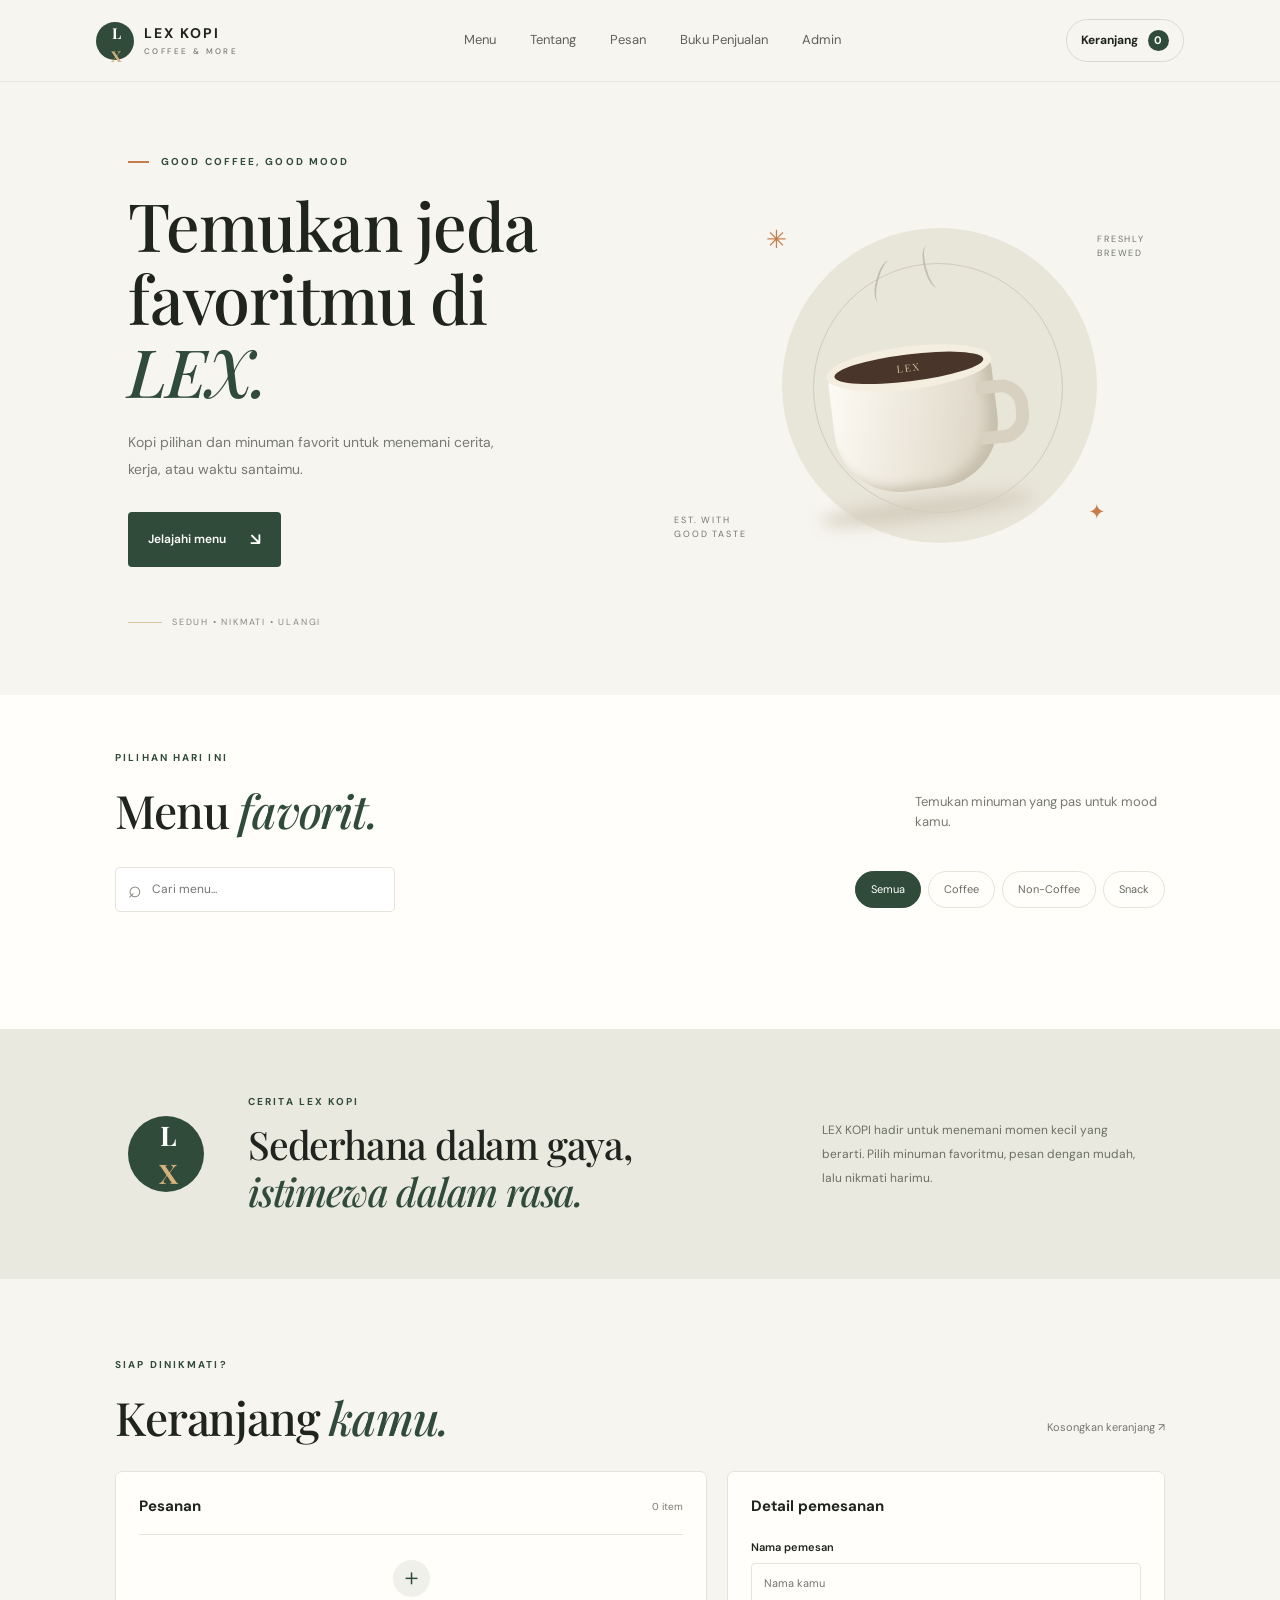
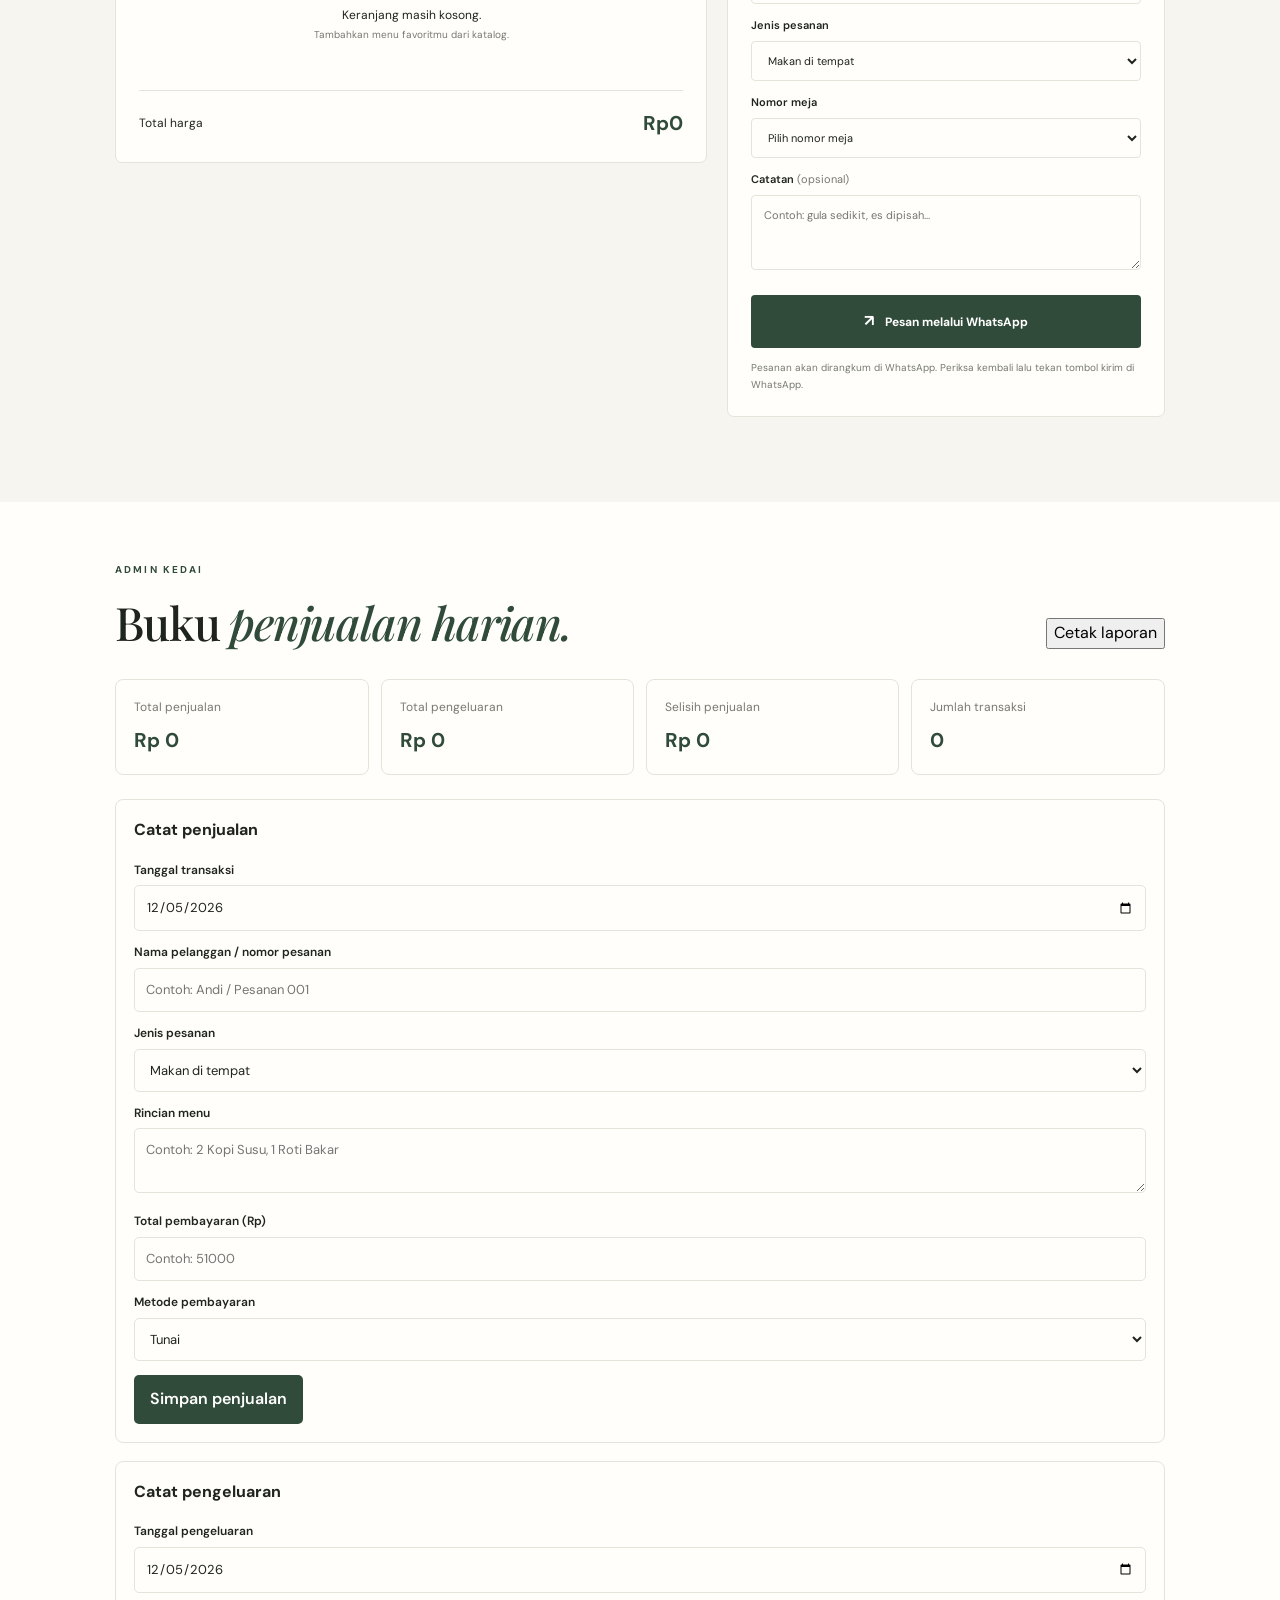
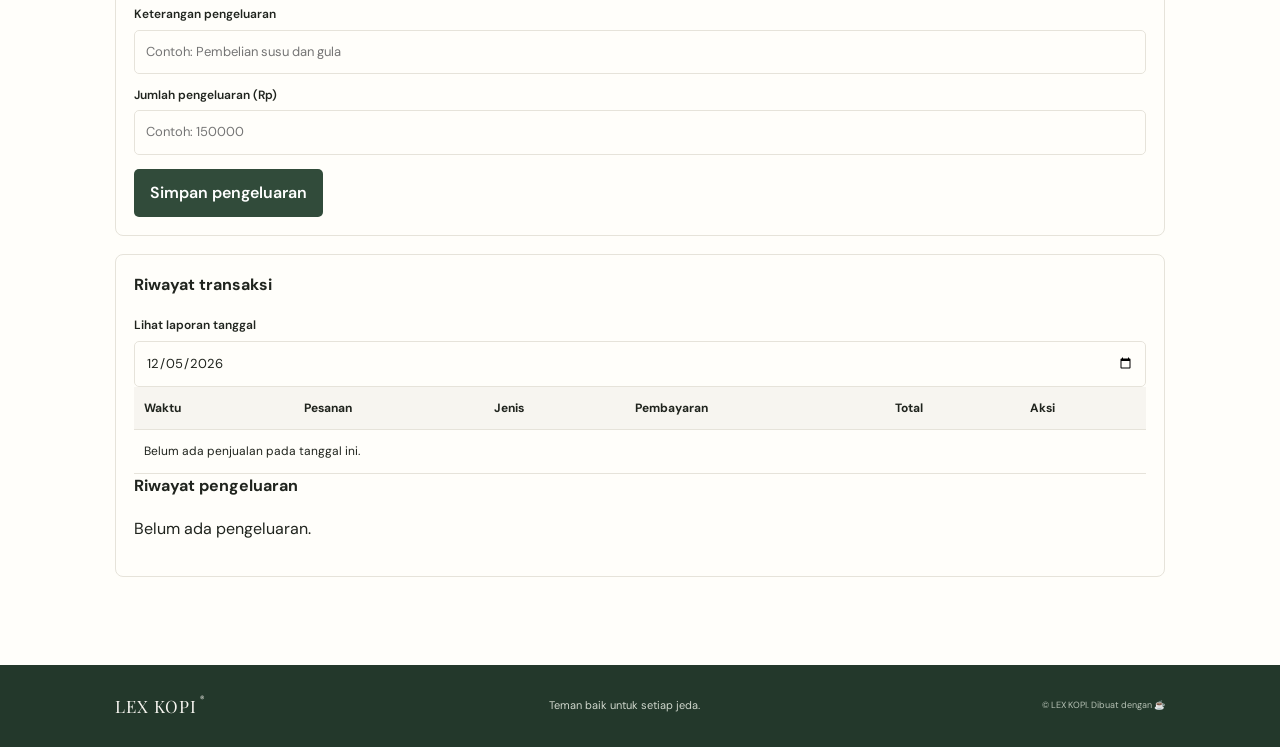
==== commit 28dae46d: "Update index.html" ====
--- a/index.html
+++ b/index.html
@@ -6,23 +6,27 @@
   <meta name="theme-color" content="#f7f5f0">
   <meta name="description" content="LEX KOPI — kopi favorit, suasana sederhana. Lihat menu dan pesan dengan mudah.">
   <title>LEX KOPI — Coffee & More</title>
-  <link rel="stylesheet" href="style.css">
+  <link rel="stylesheet" href="style.css?v=3">
 </head>
 <body>
   <header class="site-header">
-    <a class="brand" href="#" aria-label="LEX KOPI beranda">
-      <span class="brand-mark">L<span>X</span></span>
-      <span class="brand-name">LEX KOPI<small>COFFEE & MORE</small></span>
-    </a>
+  <a class="brand" href="#" aria-label="LEX KOPI beranda">
+    <span class="brand-mark">L<span>X</span></span>
+    <span class="brand-name">LEX KOPI<small>COFFEE & MORE</small></span>
+  </a>
+
   <nav aria-label="Navigasi utama">
-  <a href="#menu">Menu</a>
-  <a href="#tentang">Tentang</a>
-  <a href="#pesan">Pesan</a>
-  <a href="#laporan">Buku Penjualan</a>
-  <a href="admin.html">Admin</a>
-</nav>
-    <a class="header-cart" href="#pesan" aria-label="Lihat keranjang">Keranjang <span id="header-cart-count">0</span></a>
-  </header>
+    <a href="#menu">Menu</a>
+    <a href="#tentang">Tentang</a>
+    <a href="#pesan">Pesan</a>
+    <a href="#laporan">Buku Penjualan</a>
+    <a href="admin.html">Admin</a>
+  </nav>
+
+  <a class="header-cart" href="#pesan" aria-label="Lihat keranjang">
+    Keranjang <span id="header-cart-count">0</span>
+  </a>
+</header>
 
   <main>
     <section class="hero">
--- a/style.css
+++ b/style.css
@@ -132,7 +132,17 @@
 .footer-brand{font-family:'Playfair Display',serif;font-size:17px;letter-spacing:1px}.footer-brand span{font:9px 'DM Sans',sans-serif;vertical-align:top;margin-left:3px}
 .site-footer p{margin:0;color:#d0d7cd;font-size:11px}.site-footer small{font-size:9px;color:#b6c1b5}
 @media(max-width:900px){.site-header{padding:0 5%}.hero{padding-left:6%;padding-right:6%;min-height:500px}.hero-art{transform:scale(.88)}.section-wrap{padding-left:6%;padding-right:6%}.product-grid{grid-template-columns:repeat(2,minmax(0,1fr))}.product-visual{height:190px}.about-section{padding-left:6%;padding-right:6%;grid-template-columns:70px 1fr;gap:22px}.about-symbol{width:65px;height:65px}.about-copy{grid-column:2;justify-self:start}.order-layout{grid-template-columns:1fr 1fr}}
-@media(max-width:620px){.site-header{height:70px;padding:0 5%}.site-header nav{gap:13px;font-size:11px}.site-header nav a:nth-child(2){display:none}.brand-mark{width:33px;height:33px}.brand-name{font-size:12px}.brand-name small{font-size:7px}.header-cart{font-size:0;padding:6px}.header-cart span{font-size:10px;margin:0}.hero{grid-template-columns:1fr;padding:56px 7% 35px;gap:0}.hero-copy{max-width:none}.hero-description{font-size:13px}.hero-note{margin-top:30px}.hero-art{height:285px;max-width:360px;transform:none;margin-top:10px}.circle-one{width:235px;height:235px;right:15%;top:5%}.circle-two{width:190px;height:190px;right:21%;top:13%}.coffee-cup{transform:scale(.78) rotate(-7deg);margin-top:20px}.steam-one{top:25px}.steam-two{top:10px}.label-top{right:0;top:28px}.label-bottom{left:0;bottom:25px}.section-wrap{padding-left:6%;padding-right:6%}.menu-section{padding-top:45px;padding-bottom:60px}.section-heading{align-items:start;flex-direction:column;gap:12px}.section-heading>p{margin:0}.menu-tools{align-items:stretch;flex-direction:column}.search-box{width:100%}.filter-list{gap:6px}.filter-button{padding:8px 12px}.product-grid{gap:10px}.product-visual{height:145px}.product-info{padding:11px}.product-info h3{font-size:12px}.product-info p{font-size:10px;min-height:45px}.product-price{font-size:12px}.about-section{padding:43px 7%;grid-template-columns:53px 1fr;gap:16px}.about-symbol{width:52px;height:52px;font-size:21px}.about-section h2{font-size:27px}.about-copy{grid-column:1/-1;font-size:12px;margin-top:3px}.order-section{padding-top:55px;padding-bottom:60px}.order-heading{flex-direction:row;align-items:center}.order-heading h2{font-size:31px}.text-button{max-width:100px;text-align:right;line-height:1.5}.order-layout{grid-template-columns:1fr;gap:14px}.cart-panel,.checkout-panel{padding:18px}.site-footer{padding:25px 6%;flex-wrap:wrap}.site-footer p{order:3;flex-basis:100%}.site-footer small{font-size:8px}}
+@media(max-width:620px){.site-header{height:70px;padding:0 5%}.site-header nav {
+  display: flex;
+  align-items: center;
+  gap: 10px;
+  font-size: 10px;
+  flex-wrap: nowrap;
+}
+
+.site-header nav a {
+  white-space: nowrap;
+}.brand-mark{width:33px;height:33px}.brand-name{font-size:12px}.brand-name small{font-size:7px}.header-cart{font-size:0;padding:6px}.header-cart span{font-size:10px;margin:0}.hero{grid-template-columns:1fr;padding:56px 7% 35px;gap:0}.hero-copy{max-width:none}.hero-description{font-size:13px}.hero-note{margin-top:30px}.hero-art{height:285px;max-width:360px;transform:none;margin-top:10px}.circle-one{width:235px;height:235px;right:15%;top:5%}.circle-two{width:190px;height:190px;right:21%;top:13%}.coffee-cup{transform:scale(.78) rotate(-7deg);margin-top:20px}.steam-one{top:25px}.steam-two{top:10px}.label-top{right:0;top:28px}.label-bottom{left:0;bottom:25px}.section-wrap{padding-left:6%;padding-right:6%}.menu-section{padding-top:45px;padding-bottom:60px}.section-heading{align-items:start;flex-direction:column;gap:12px}.section-heading>p{margin:0}.menu-tools{align-items:stretch;flex-direction:column}.search-box{width:100%}.filter-list{gap:6px}.filter-button{padding:8px 12px}.product-grid{gap:10px}.product-visual{height:145px}.product-info{padding:11px}.product-info h3{font-size:12px}.product-info p{font-size:10px;min-height:45px}.product-price{font-size:12px}.about-section{padding:43px 7%;grid-template-columns:53px 1fr;gap:16px}.about-symbol{width:52px;height:52px;font-size:21px}.about-section h2{font-size:27px}.about-copy{grid-column:1/-1;font-size:12px;margin-top:3px}.order-section{padding-top:55px;padding-bottom:60px}.order-heading{flex-direction:row;align-items:center}.order-heading h2{font-size:31px}.text-button{max-width:100px;text-align:right;line-height:1.5}.order-layout{grid-template-columns:1fr;gap:14px}.cart-panel,.checkout-panel{padding:18px}.site-footer{padding:25px 6%;flex-wrap:wrap}.site-footer p{order:3;flex-basis:100%}.site-footer small{font-size:8px}}
 @media(prefers-reduced-motion:reduce){html{scroll-behavior:auto}*,*:before,*:after{transition:none!important}}
 @media (max-width: 900px) {
     .product-visual {
@@ -167,6 +177,9 @@
   background: var(--white);
   padding: 11px 12px;
   font: inherit;
+  font-size: 11px;
+  color: var(--ink);
+}
     .sales-section {
   padding-top: 60px;
   padding-bottom: 70px;
@@ -315,6 +328,63 @@
     grid-template-columns: repeat(2, 1fr);
   }
 }
-  font-size: 11px;
-  color: var(--ink);
-}
+/* PERBAIKAN HEADER MOBILE LEX KOPI */
+@media (max-width: 620px) {
+
+  .site-header {
+    display: grid;
+    grid-template-columns: minmax(0, 1fr) auto;
+    grid-template-areas:
+      "brand cart"
+      "nav nav";
+    align-items: center;
+    height: auto;
+    min-height: 95px;
+    padding: 10px 5%;
+    row-gap: 10px;
+  }
+
+  .brand {
+    grid-area: brand;
+    min-width: 0;
+    gap: 8px;
+  }
+
+  .brand-mark {
+    flex-shrink: 0;
+  }
+
+  .brand-name {
+    font-size: 12px;
+    white-space: nowrap;
+  }
+
+  .site-header nav {
+    grid-area: nav;
+    display: flex;
+    justify-content: space-between;
+    align-items: center;
+    width: 100%;
+    gap: 5px;
+    font-size: 10px;
+    white-space: nowrap;
+    overflow-x: auto;
+    scrollbar-width: none;
+  }
+
+  .site-header nav::-webkit-scrollbar {
+    display: none;
+  }
+
+  .site-header nav a {
+    display: inline-block;
+    flex-shrink: 0;
+    white-space: nowrap;
+    font-size: 10px;
+  }
+
+  .header-cart {
+    grid-area: cart;
+    justify-self: end;
+  }
+}
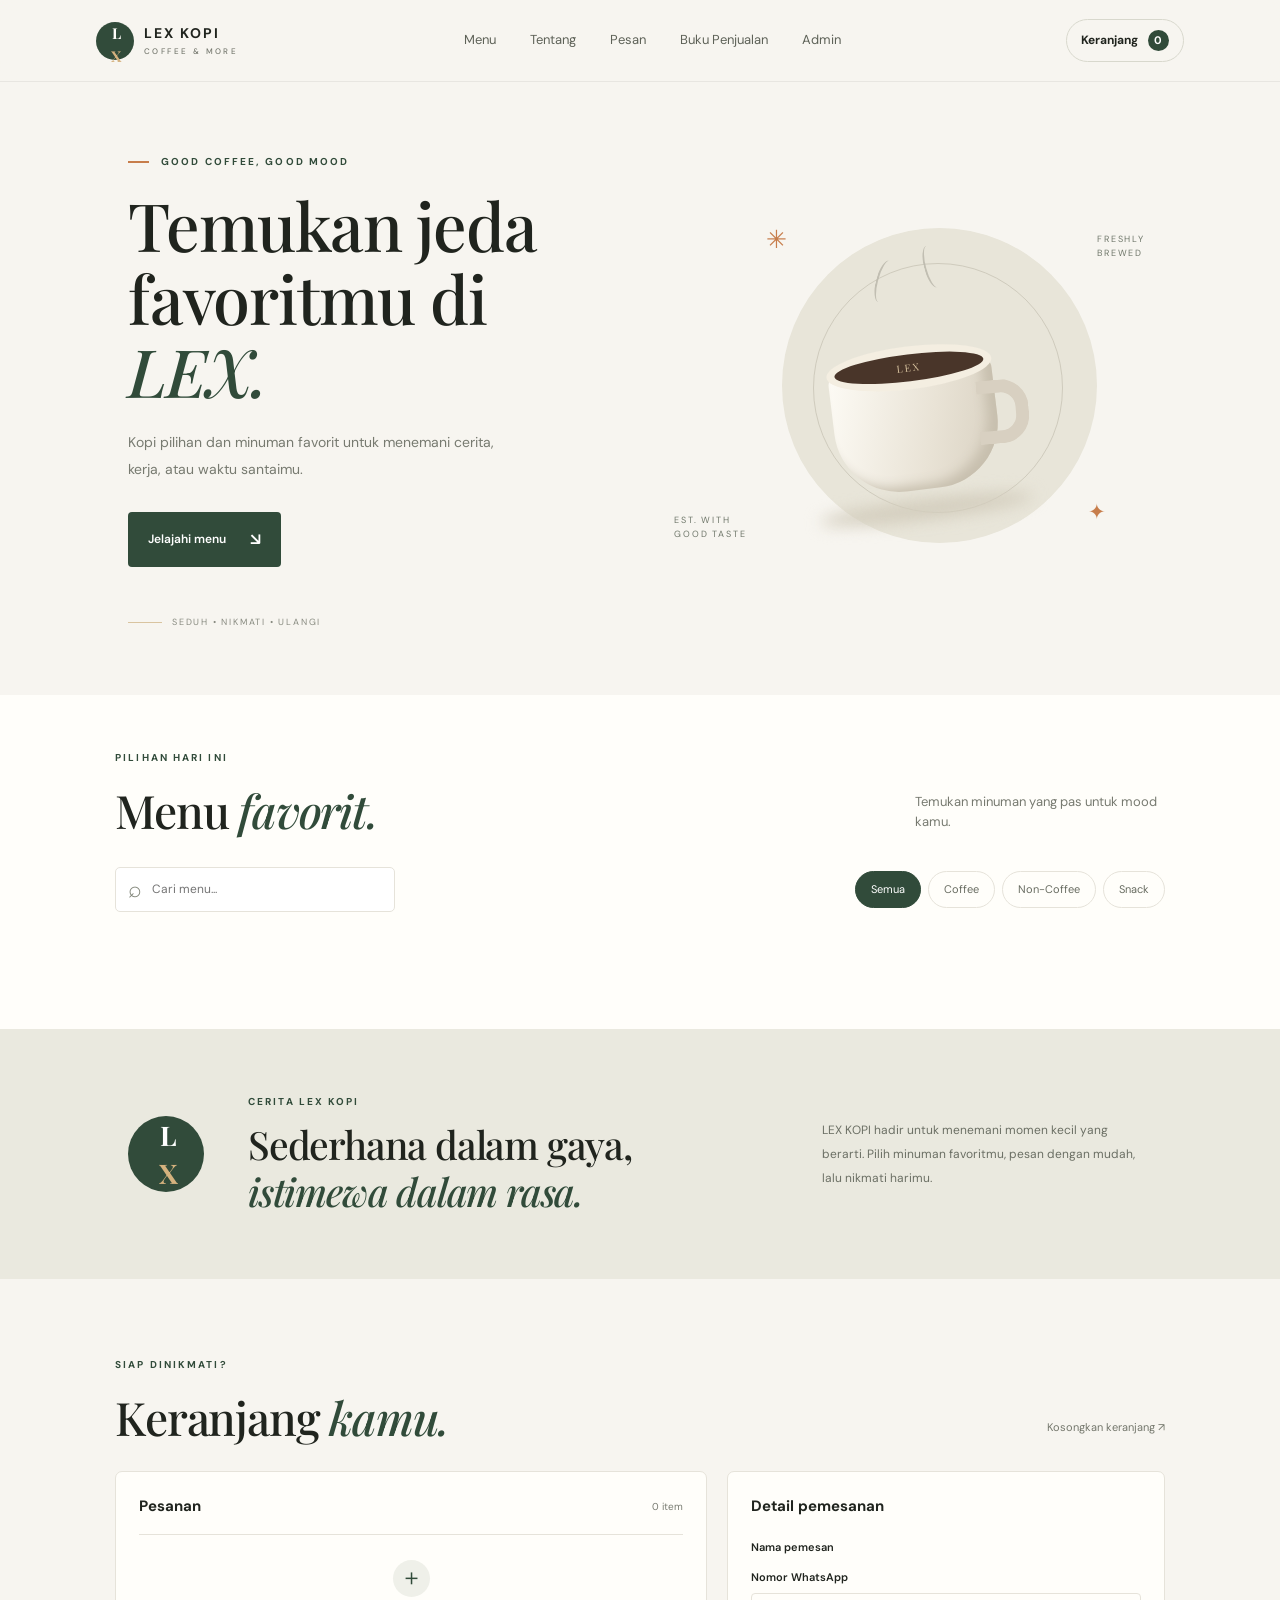
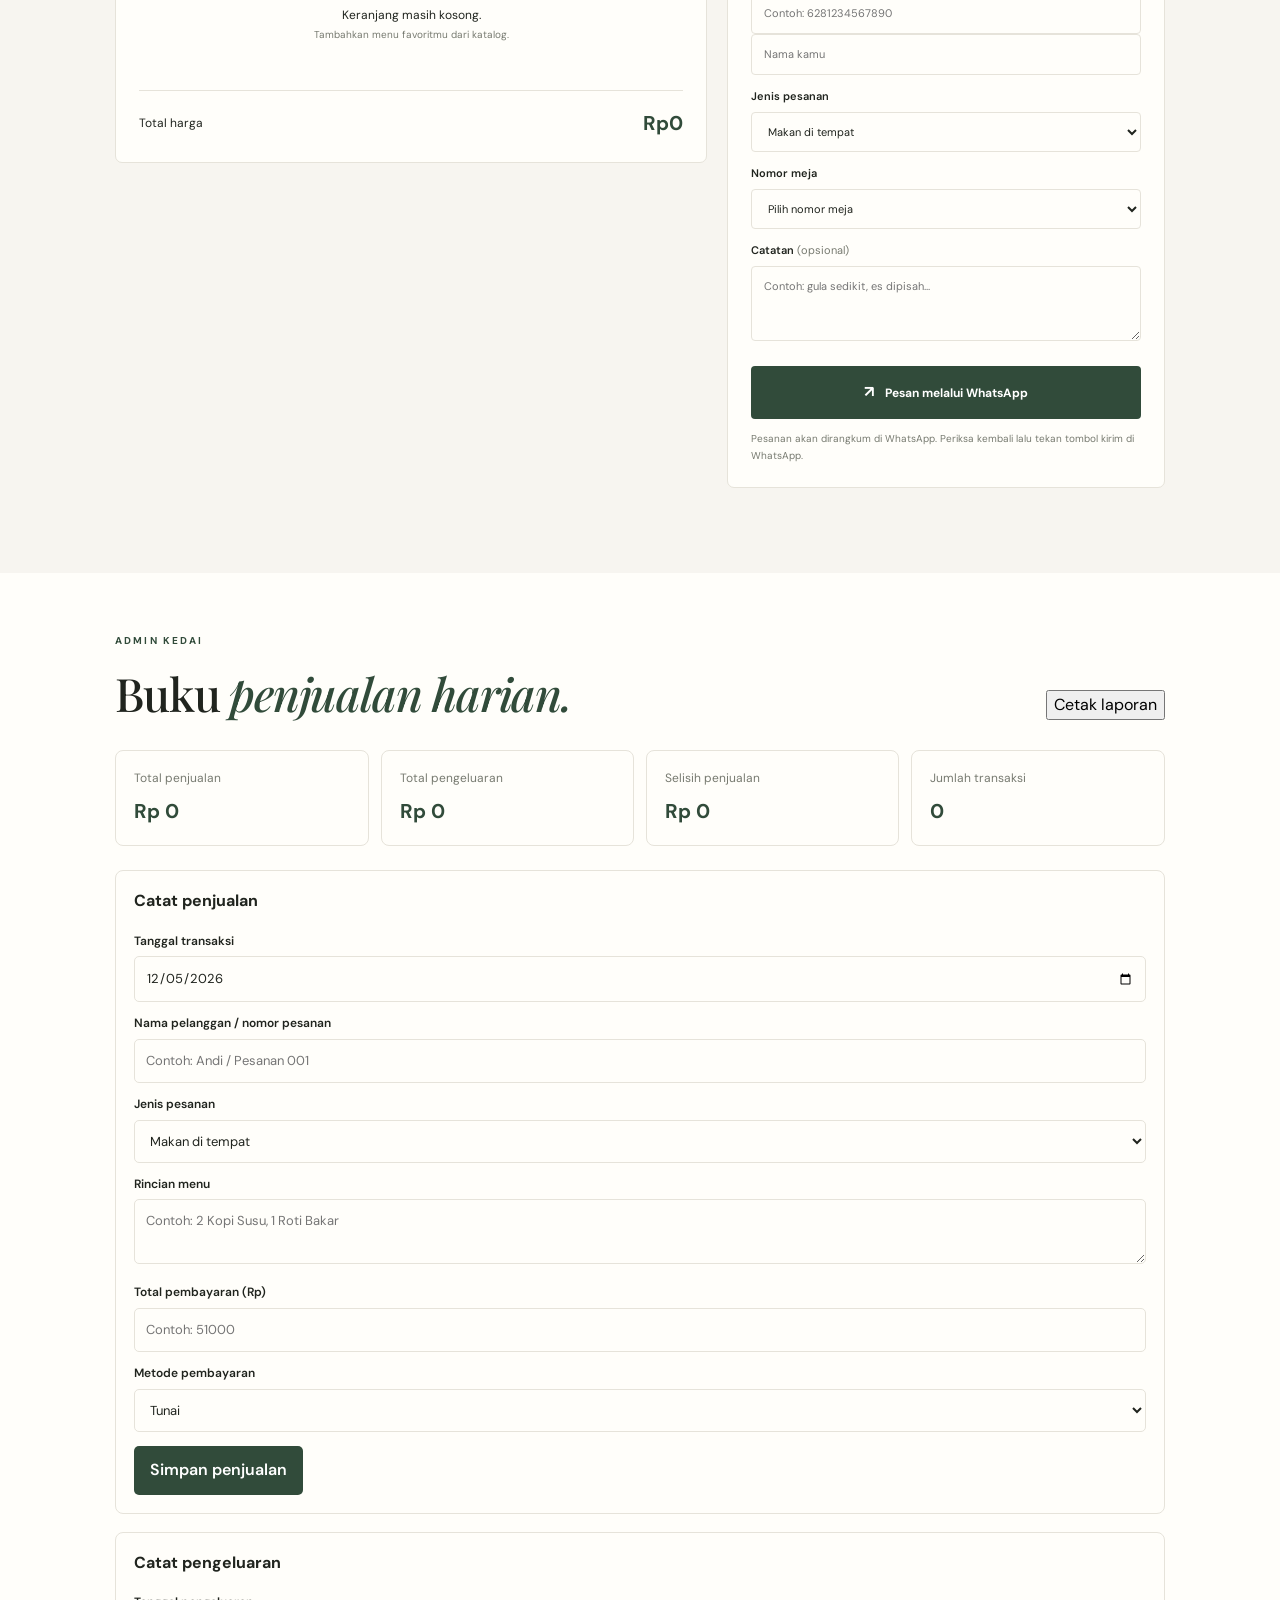
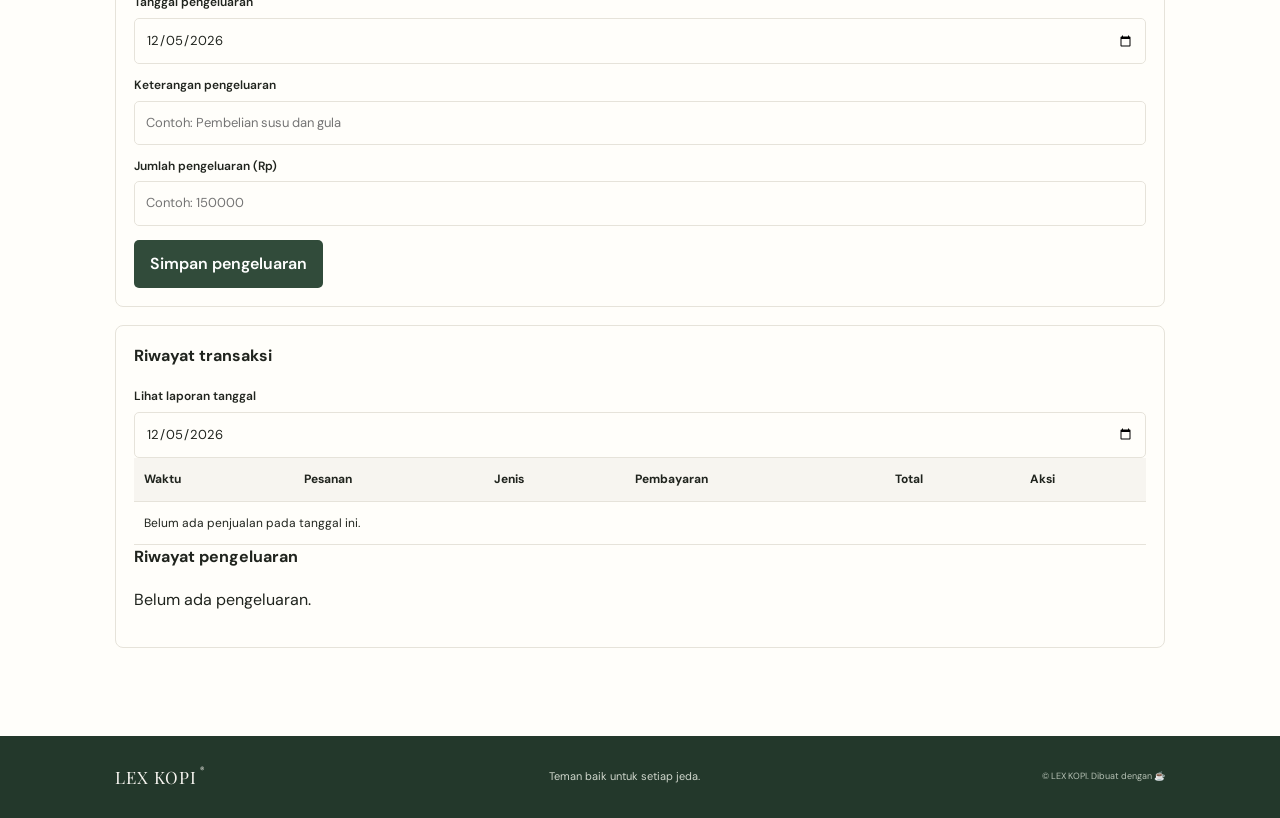
==== commit f92132f1: "Update index.html" ====
--- a/index.html
+++ b/index.html
@@ -6,7 +6,7 @@
   <meta name="theme-color" content="#f7f5f0">
   <meta name="description" content="LEX KOPI — kopi favorit, suasana sederhana. Lihat menu dan pesan dengan mudah.">
   <title>LEX KOPI — Coffee & More</title>
-  <link rel="stylesheet" href="style.css?v=3">
+  <link rel="stylesheet" href="style.css?v=4">
 </head>
 <body>
   <header class="site-header">
@@ -85,6 +85,19 @@
         <form class="checkout-panel" id="checkout-form">
           <h3>Detail pemesanan</h3>
           <label for="customer-name">Nama pemesan</label>
+          <div class="form-group">
+  <label for="customer-whatsapp">
+    Nomor WhatsApp
+  </label>
+  <input
+    type="tel"
+    id="customer-whatsapp"
+    name="customer-whatsapp"
+    placeholder="Contoh: 6281234567890"
+    required
+    inputmode="numeric"
+  >
+</div>
           <input id="customer-name" name="customer-name" type="text" placeholder="Nama kamu" required maxlength="60">
          <label for="order-type">Jenis pesanan</label>
           <select id="order-type" name="order-type" required>
--- a/style.css
+++ b/style.css
@@ -328,48 +328,47 @@
     grid-template-columns: repeat(2, 1fr);
   }
 }
-/* PERBAIKAN HEADER MOBILE LEX KOPI */
-@media (max-width: 620px) {
+/* HEADER MOBILE LEX KOPI */
+@media screen and (max-width: 620px) {
 
   .site-header {
     display: grid;
-    grid-template-columns: minmax(0, 1fr) auto;
+    grid-template-columns: 1fr auto;
     grid-template-areas:
       "brand cart"
       "nav nav";
+    height: auto;
+    min-height: 110px;
+    padding: 12px 5%;
+    row-gap: 12px;
     align-items: center;
-    height: auto;
-    min-height: 95px;
-    padding: 10px 5%;
-    row-gap: 10px;
   }
 
   .brand {
     grid-area: brand;
-    min-width: 0;
+    display: flex;
+    align-items: center;
     gap: 8px;
   }
 
-  .brand-mark {
-    flex-shrink: 0;
-  }
-
-  .brand-name {
-    font-size: 12px;
-    white-space: nowrap;
+  .header-cart {
+    grid-area: cart;
+    justify-self: end;
+    font-size: 11px;
+    padding: 7px 10px;
   }
 
   .site-header nav {
     grid-area: nav;
     display: flex;
-    justify-content: space-between;
+    justify-content: flex-start;
     align-items: center;
+    gap: 22px;
     width: 100%;
-    gap: 5px;
-    font-size: 10px;
+    overflow-x: auto;
     white-space: nowrap;
-    overflow-x: auto;
     scrollbar-width: none;
+    padding-bottom: 4px;
   }
 
   .site-header nav::-webkit-scrollbar {
@@ -377,14 +376,7 @@
   }
 
   .site-header nav a {
-    display: inline-block;
     flex-shrink: 0;
-    white-space: nowrap;
-    font-size: 10px;
-  }
-
-  .header-cart {
-    grid-area: cart;
-    justify-self: end;
-  }
-}
+    font-size: 11px;
+  }
+}
